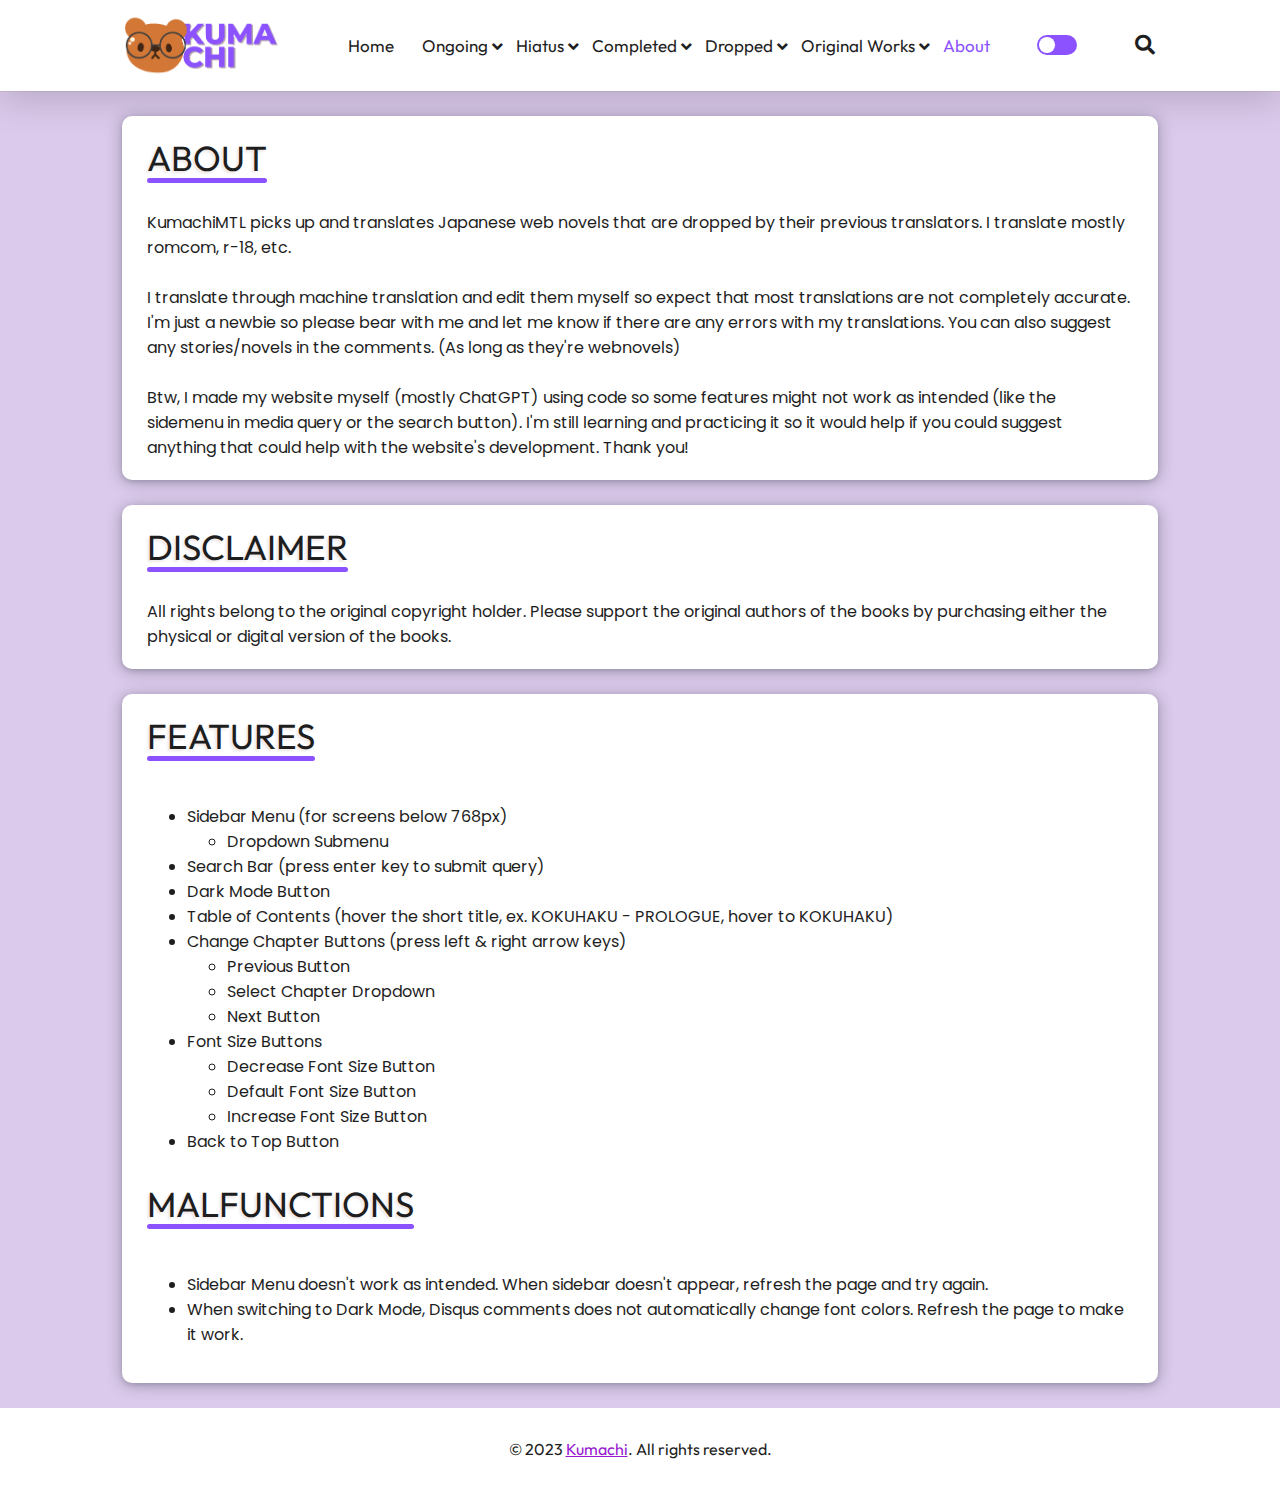
==== about.html @ b9afc13d "." ====
<!DOCTYPE html>
<html lang="en">

<head>
  <link rel="shortcut icon" href="assets/fav.png" />
  <link rel="stylesheet" href="https://cdnjs.cloudflare.com/ajax/libs/font-awesome/5.15.3/css/all.min.css" />
  <meta charset="UTF-8">
  <meta name="viewport" content="width=device-width, initial-scale=1.0">
  <title>About</title>
  <link rel="preconnect" href="https://fonts.googleapis.com">
  <link rel="preconnect" href="https://fonts.gstatic.com" crossorigin>
  <link href="https://fonts.googleapis.com/css2?family=Outfit:wght@700&family=Poppins&display=swap" rel="stylesheet">
  <link rel="stylesheet" href="style.css">
</head>

<body>
  <nav>
    <div class="navbar">
      <i class="fas fa-bars"></i>
      <div class="logo">
      <a href="/"><img src="assets/logo.png" title="Home" alt="Kumachi Logo"></a>
      </div>
      <div class="nav-links">
        <div class="sidebar-logo">
          <a href="/"><img src="assets/logo.png" title="Home" alt="Kumachi Logo"></a>
          <i class="fas fa-times"></i>
        </div>
        <ul class="menu">
          <li class="dropdown"><a href="/">Home</a></li>
          <li class="dropdown">
          <a href="#" class="dropdown-toggle">Ongoing</a>
            <ul class="submenu">
              <li><a href="/kokuhaku">The Beautiful Girls in the School Confessed to Me Almost at the Same Time and I Misunderstood That They Were Making Fun of Me so I Decided To Go Out With All of Them but I Was Too Shy!</a></li>
              <!-- <li><a href="#">Submenu Item 2</a></li>
              <li><a href="#">Submenu Item 3</a></li> -->
              </ul>
          </li>
          <li class="dropdown">
          <a href="#" class="dropdown-toggle">Hiatus</a>
            <ul class="submenu">
              <li><a href="#">I Don't Know Souseki~I Had A Girlfriend Before I Knew It~</a></li>
              <!-- <li><a href="#">Submenu Item 2</a></li>
              <li><a href="#">Submenu Item 3</a></li> -->
            </ul>
          </li>
          <li class="dropdown">
          <a href="#" class="dropdown-toggle">Completed</a>
            <ul class="submenu">
              <li><a href="#">The Hero Cucked Me of My Childhood Friend, so I Think I'll Steal His Fiancee</a></li>
              <!-- <li><a href="#">Submenu Item 2</a></li>
              <li><a href="#">Submenu Item 3</a></li> -->
            </ul>
          </li>
          <li class="dropdown">
          <a href="#" class="dropdown-toggle">Dropped</a>
            <!-- <ul class="submenu">
              <li><a href="#">Lorem ipsum, dolor sit amet consectetur adipisicing elit. Nisi nam velit est? Corporis, quos unde?</a></li>
              <li><a href="#">Submenu Item 2</a></li>
              <li><a href="#">Submenu Item 3</a></li>
            </ul> -->
          </li>
          <li class="dropdown">
          <a href="#" class="dropdown-toggle">Original Works</a>
            <!-- <ul class="submenu">
              <li><a href="#">My Ex-Wife's Daughter</a></li>
              <li><a href="#">The Daily Life of a Former Office Worker [18+]</a></li>
              <li><a href="#">Reconciliation of Two Old Lovers</a></li>
              <li><a href="#">My Late Wife is My Guardian Angel</a></li>
            </ul> -->
          </li>
          <li><a href="/about" style="color: #8C52FF;">About</a></li>
        </ul>
    </div>
    <div class="dark-mode-toggle" id="darkModeToggle">
      <i class="fas fa-sun sun-icon"></i>
      <i class="fas fa-moon moon-icon"></i>
    </div>
    <div class="search-box">
      <i class="fas fa-search"></i>
      <div class="input-box">
        <input type="text" id="searchInput" placeholder="Search...">
      </div>
    </div>
   </div>
  </nav>

  <!-- Main -->

  <div class="about-box">
    <div class="text-row">
        <div class="text">About</div>
          <div class="about">
            KumachiMTL picks up and translates Japanese web novels that are dropped by their previous translators. I translate mostly romcom, r-18, etc.<br>
            <br>I translate through machine translation and edit them myself so expect that most translations are not completely accurate. I'm just a newbie so please bear with me and let me know if there are any errors with my translations. You can also suggest any stories/novels in the comments. (As long as they're webnovels)<br>
            <br>Btw, I made my website myself (mostly ChatGPT) using code so some features might not work as intended (like the sidemenu in media query or the search button). I'm still learning and practicing it so it would help if you could suggest anything that could help with the website's development. Thank you!
          </div>
      </div>
  </div>
  
  <div class="disclaimer-box">
    <div class="text-row">
        <div class="text">Disclaimer</div>
      </div>
      <div class="disclaimer">All rights belong to the original copyright holder. Please support the original authors of the books by purchasing either the physical or digital version of the books.</div>
  </div>

  <div class="features-box">
    <div class="text-row">
      <div class="text">Features</div>
    </div>
    <div class="features">
      <ul>
        <li>Sidebar Menu (for screens below 768px)
          <ul>
            <li>Dropdown Submenu</li>
          </ul>
        </li>
        <li>Search Bar (press enter key to submit query)</li>
        <li>Dark Mode Button</li>
        <li>Table of Contents (hover the short title, ex. KOKUHAKU - PROLOGUE, hover to KOKUHAKU)</li>
        <li>Change Chapter Buttons (press left & right arrow keys)
          <ul>
            <li>Previous Button</li>
            <li>Select Chapter Dropdown</li>
            <li>Next Button</li>
          </ul>
        </li>
        <li>Font Size Buttons
          <ul>
            <li>Decrease Font Size Button</li>
            <li>Default Font Size Button</li>
            <li>Increase Font Size Button</li>
          </ul>
        </li>
        <li>Back to Top Button</li>
      </ul>
    </div>
    
    <div class="text-row">
      <div class="text" style="padding-top: 12px;">Malfunctions</div>
    </div>
    <div class="features">
      <ul>
        <li>Sidebar Menu doesn't work as intended. When sidebar doesn't appear, refresh the page and try again.</li>
        <li>When switching to Dark Mode, Disqus comments does not automatically change font colors. Refresh the page to make it work.</li>
      </ul>
    </div>
  </div>  

  <footer>
    <p>&copy; 2023 <a href="/" style="color: #9619D0;">Kumachi</a>. All rights reserved.</p>
  </footer>  

  <script src="https://code.jquery.com/jquery-3.6.0.min.js"></script>
  <script src="script.js"></script>

  <!-- Ko-fi -->

  <script src='https://storage.ko-fi.com/cdn/scripts/overlay-widget.js'></script>
  <script>
    kofiWidgetOverlay.draw('kumachi', {
      'type': 'floating-chat',
      'floating-chat.donateButton.text': 'Support me',
      'floating-chat.donateButton.background-color': '#794bc4',
      'floating-chat.donateButton.text-color': 'white'
    });
  </script>
</body>

</html>
---- style.css ----
html {
  font-family: "Outfit", sans-serif;
  transition: background-color 0.3s ease;
}

body {
  margin: 0;
  padding: 0;
  background: rgb(220, 202, 236);
}

.logo img {
  width: 200px;
  height: auto;
}

nav {
  padding: 10px 100px;
  color: #9619d0;
  background: white;
  box-shadow: rgba(0, 0, 0, 0.16) 0px 10px 36px 0px, rgba(0, 0, 0, 0.06) 0px 0px 0px 1px;
}
  
.navbar {
  display: flex;
  align-items: center;
  justify-content: space-between;
}

.navbar .show {
  display: block;
}

.navbar .menu {
  margin: 0;
  padding: 0;
  list-style: none;
}

.navbar .menu li {
  display: inline;
}

.dropdown {
  margin-right: 25px;
}

.navbar .menu li a {
  text-decoration: none;
  color: #1E1E1E;
  font-size: 17px;
}

.navbar .menu a:hover {
  color: #8C52FF;
  transition: .3s;
}

.navbar .dropdown-toggle {
  position: relative;
}

.navbar .dropdown-toggle::after {
  content: '\f107';
  font-family: 'Font Awesome 5 Free';
  font-weight: 900;
  position: absolute;
  padding: 2px 0 0 4px;
}

.navbar .dropdown-toggle.collapsed::after {
  content: '\f106';
}

.fa-bars, .sidebar-logo .fas.fa-times, .sidebar-logo img {
  display: none;
}

/* SUBMENU */

.navbar .submenu {
  display: none;
  position: absolute;
  top: 10%;
  left: 32.8%;
  background-color: white;
  padding: 3px;
  box-shadow: rgba(0, 0, 0, 0.35) 0px 5px 15px;
  width: 300px;
  overflow: hidden;
  border-radius: 5px;
}
/* hiatus */
.dropdown:nth-child(3) .submenu {
  left: 39.8%;
  top: calc(10%);
}
/* completed */
.dropdown:nth-child(4) .submenu {
  left: 45.6%;
  top: calc(10%);
}
/* dropped */
.dropdown:nth-child(5) .submenu {
  left: 53.8%;
  top: calc(10%);
}
/* original works */
.dropdown:nth-child(6) .submenu {
  left: 61.09%;
  top: calc(10%);
}

.navbar .submenu li {
  overflow: hidden;
  text-overflow: ellipsis;
  display: -webkit-box;
  -webkit-line-clamp: 2;
  -webkit-box-orient: vertical;
}

.navbar .submenu li a {
  display: block;
  padding: 4.4px 8px 4.4px 8px;
  text-decoration: none;
}

.submenu li a:hover {
  background-color: #e2dede;
}

/* SEARCH */

.search-box {
  position: relative;
  height: 40px;
  width: 40px;
  margin: 0 15px 0 0;
}

.search-box .fas.fa-search,
.search-box .fas.fa-times {
  font-size: 20px;
  color: #1E1E1E;
  cursor: pointer;
}

.search-box .fas.fa-search:hover,
.search-box .fas.fa-times:hover {
  color: #8C52FF;
  transition: .3s;
}

.search-box i{
  position: absolute;
  height: 100%;
  width: 100%;
  line-height: 40px;
  text-align: center;
  font-size: 22px;
  color: #1E1E1E;
  font-weight: 600;
  cursor: pointer;
  transition: all 0.3s ease;
}

#searchButton {
  height: 40px;
  width: 50px;
  border: none;
  background-color: transparent;
  color: #1E1E1E;
  cursor: pointer;
}

.search-box .input-box {
  position: absolute;
  right: calc(100% - 40px);
  top: 80px;
  height: 60px;
  width: 300px;
  background: rgb(220, 202, 236);
  border-radius: 6px;
  opacity: 0;
  pointer-events: none;
  transition: all 0.4s ease;
  box-shadow: rgba(0, 0, 0, 0.35) 0px 5px 15px;
}

.navbar.showInput .search-box .input-box{
  top: 50px;
  opacity: 1;
  pointer-events: auto;
  background: rgb(220, 202, 236);
}

.search-box .input-box::before{
  content: '';
  position: absolute;
  height: 20px;
  width: 20px;
  background: rgb(220, 202, 236);
  right: 10px;
  top: -6px;
  transform: rotate(45deg);
}

.search-box .input-box input{
  position: absolute;
  top: 50%;
  left: 50%;
  border-radius: 4px;
  transform: translate(-50%, -50%);
  height: 35px;
  width: 250px;
  outline: none;
  padding: 0 15px;
  font-family: poppins;
  font-size: 16px;
  border: none;
}

.search-box .input-box.show {
  display: block;
}

/* SEARCH RESULTS */

/* -Loading Screen */

#loadingScreen {
  display: flex;
  align-items: center;
  justify-content: center;
  height: 100vh;
  background-color: rgb(220, 202, 236);
}

.spinner {
  border: 16px solid #f3f3f3;
  border-top: 16px solid #1E1E1E;
  border-radius: 50%;
  width: 30px;
  height: 30px;
  animation: spin 2s linear infinite;
}

@keyframes spin {
  0% {
    transform: rotate(0deg);
  }
  100% {
    transform: rotate(360deg);
  }
}

/* -Main Search Results */

#headerText {
  font-size: 35px;
  color: #1E1E1E;
  text-shadow: -2px 2px 3px rgba(0, 0, 0, 0.5);
  text-transform: uppercase;
  position: relative;
  display: inline-block;
  margin-bottom: 30px;
  margin-left: 120px;
}

#headerText::after {
  content: '';
  position: absolute;
  left: 0;
  bottom: -3px;
  width: 100%;
  height: 5px;
  border-radius: 3px;
  background-color: #8C52FF;
}

.search-results {
  margin: 10px 100px;
  padding: 10px;
  border-radius: 5px;
  display: grid;
  grid-template-columns: 1fr 1fr 1fr;
  grid-column-gap: 20px;
}

.search-result-item {
  margin-bottom: 20px;
  background-color: white;
  padding: 45px;
  border-radius: 5px;
  display: flex;
  align-items: center;
  justify-content: center;
  font-size: 20px;
}

.search-result-item a {
  text-decoration: none;
  color: #1E1E1E;
}

.search-result-item a:hover {
  color: #8C52FF;
  transition: .3s;
  cursor: pointer;
}

/* MAIN */
    
.box, .works-box {
  background-color: white;
  margin: 25px 122px;
  border-radius: 10px;
  display: flex;
  flex-direction: column;
  padding: 20px 25px;
  align-items: left;
  color: #1E1E1E;
  font-family: "Outfit", sans-serif;
  box-shadow: rgba(14, 30, 37, 0.12) 0px 2px 4px 0px, rgba(14, 30, 37, 0.32) 0px 2px 16px 0px;
}
  
.row {
  left: auto;
}
  
.text {
  font-size: 35px;
  text-shadow: -2px 2px 3px rgb(237 229 229);
  text-transform: uppercase;
  position: relative;
  display: inline-block;
  margin-bottom: 30px;
}
  
.text::after {
  content: '';
  position: absolute;
  left: 0;
  bottom: -3px;
  width: 100%;
  height: 5px;
  border-radius: 3px;
  background-color: #8C52FF;
}

.title {
  font-size: 22px;
  text-decoration: underline;
  color: #1E1E1E;
  margin-top: 100px;
}

.title:hover {
  color: #8C52FF;
  transition: 0.3s;
}

.date {
  color: #585656;
  font-size: 16px;
  position: relative;
}
  
.line {
  width: 100%;
  height: 3px;
  border-radius: 10px;
  background-color: rgb(220, 202, 236);
  margin: 15px 0;
  border: none;
}

/* ABOUT PAGE */

.about-box, .disclaimer-box, .features-box {
  background-color: white;
  margin: 25px 122px;
  border-radius: 10px;
  display: flex;
  flex-direction: column;
  padding: 20px 25px;
  align-items: left;
  color: #1E1E1E;
  box-shadow: rgba(14, 30, 37, 0.12) 0px 2px 4px 0px, rgba(14, 30, 37, 0.32) 0px 2px 16px 0px;
}

.about, .disclaimer, .features {
  font-size: 16px;
  font-family: "Poppins";
}

/* KOKUHAKU PAGE */

.description-box, .info-box, .chapter-box {
  background-color: white;
  color: #1E1E1E;
  margin: 25px 122px;
  border-radius: 10px;
  padding: 20px 25px;
  box-shadow: rgba(14, 30, 37, 0.12) 0px 2px 4px 0px, rgba(14, 30, 37, 0.32) 0px 2px 16px 0px;
}

.story-title {
  font-size: 29.5px;
  text-shadow: -2px 2px 3px rgb(237 229 229);
  text-transform: uppercase;
  position: relative;
  display: inline-block;
  margin-bottom: 30px;
}

.story-title::after {
  content: '';
  position: absolute;
  left: 0;
  bottom: -3px;
  width: 100%;
  height: 5px;
  border-radius: 3px;
  background-color: #8C52FF;
}

.story-description {
  font-size: 16px;
  font-family: "Poppins";
  line-height: 30px;
}

.info {
  font-size: 18px;
}

.info2 {
  font-family: poppins;
  font-size: 16px;
  line-height: 26px;
}

.source {
  color: #1E1E1E;
  text-decoration: none;
  font-family: poppins;
  font-size: 16px;
}

.source:hover, .chapter:hover {
  color: #8C52FF;
  transition: 0.3s;
}

.chapter {
  color: #1E1E1E;
  font-size: 19px;
  text-decoration: none;
  position: relative;
}

.chapter-date {
  color: #585656;
  font-size: 16px;
  position: relative;
  padding-left: 20px;
}

/* BUTTONS */

.button-container {
  flex-direction: column;
  align-items: center;
  background-color: white;
  margin: 25px 122px;
  border-radius: 10px;
  display: flex;
  padding: 10px 25px;
  color: #1E1E1E;
  justify-content: center;
  box-shadow: rgba(14, 30, 37, 0.12) 0px 2px 4px 0px, rgba(14, 30, 37, 0.32) 0px 2px 16px 0px;
}

/* -Change Chapter */

.change-chap-box {
  background-color: white;
  margin: 25px 122px;
  border-radius: 10px;
  display: flex;
  padding: 10px 25px;
  color: white;
  justify-content: center;
  box-shadow: rgba(14, 30, 37, 0.12) 0px 2px 4px 0px, rgba(14, 30, 37, 0.32) 0px 2px 16px 0px;
}

.change-chap-buttons {
  display: flex;
  align-items: center;
  margin-top: 4px;
}

.prev-btn, .next-btn {
  width: 100px;
  height: 40px;
  border: none;
  background: linear-gradient(135deg, #9619d0 0%, #cd1494 50%, #ab0b6d 100%);
  color: white;
  padding: 10px 20px;
  margin: 10px;
  font-size: 16px;
  cursor: pointer;
  border-radius: 4px;
  font-family: outfit;
}

.prev-btn:hover, .next-btn:hover {
  opacity: 0.8;
  transition: 0.3s;
}

select {
  font-family: outfit;
  font-size: 16px;
  width: 200px;
  height: 40px;
  margin: 10px 0;
  border-radius: 4px;
  color: #1E1E1E;
}

.separator {
  width: 100%;
  height: 3px;
  border-radius: 10px;
  background-color: rgb(220, 202, 236);
  margin: 10px 0;
  border: none;
}

/* -Font size */

.button {
  width: 40px;
  height: 40px;
  margin: 10px 3px;
  font-size: 16px;
  background: linear-gradient(135deg, #9619d0 0%, #cd1494 50%, #ab0b6d 100%);
  color: white;
  border: none;
  border-radius: 4px;
  cursor: pointer;
  font-family: outfit;
}

#content {
  font-size: 16px;
}

#resetBtn {
  width: 90px;
}

.button-container button:hover {
  opacity: 0.8;
  transition: 0.3s;
}

/* KOKUHAKU */

.toc {
  color: #1E1E1E;
  text-decoration: none;
}

.toc:hover {
  color: #9619d0;
  transition: .3s;
}

.kp-box, .kc1-box {
  background-color: white;
  margin: 25px 122px;
  border-radius: 10px;
  display: flex;
  flex-direction: column;
  padding: 20px 25px;
  align-items: left;
  color: #1E1E1E;
  box-shadow: rgba(14, 30, 37, 0.12) 0px 2px 4px 0px, rgba(14, 30, 37, 0.32) 0px 2px 16px 0px;
}

.kp, .kc1 {
  font-size: 16px;
  font-family: "Poppins";
}

/* B2TOP BUTTON */

#backToTopBtn {
  position: fixed;
  bottom: 20px;
  right: 20px;
  z-index: 99;
  font-size: 16px;
  padding: 10px;
  border: none;
  background: linear-gradient(135deg, #9619d0 0%, #cd1494 50%, #ab0b6d 100%);
  color: white;
  cursor: pointer;
  font-family: outfit;
  border-radius: 7px;
  opacity: 0;
  transition: opacity 0.3s ease-in-out;
}

#backToTopBtn.show {
  opacity: 1;
}

/* COMMENTS */

.comments-box {
  border: 1px solid #1E1E1E;
  padding: 20px;
  background-color: white;
  color: #1E1E1E;
  margin-bottom: 10px;
  margin: 25px 122px;
  border-radius: 10px;
  box-shadow: rgba(14, 30, 37, 0.12) 0px 2px 4px 0px, rgba(14, 30, 37, 0.32) 0px 2px 16px 0px;
}

#disqus_thread {
  margin-top: 20px;
}

#disqus_thread a {
  color: #8C52FF;
}

/* FOOTER */
  
footer {
  background-color: white;
  padding: 15px;
  text-align: center;
  color: #1E1E1E;
  margin-top: auto;
}

/* DARK MODE */

/* -Dark Mode Button */

.dark-mode-toggle {
  position: relative;
  width: 40px;
  height: 20px;
  background-color: #8C52FF;
  border-radius: 10px;
  cursor: pointer;
}

.dark-mode-toggle:before {
  content: "";
  position: absolute;
  top: 2px;
  left: 2px;
  width: 16px;
  height: 16px;
  background-color: white;
  border-radius: 50%;
  transition: transform 0.3s;
}

.dark-mode-toggle .sun-icon {
  position: absolute;
  top: 50%;
  left: 2px;
  transform: translateY(-50%);
  color: white;
  opacity: 1;
  transition: opacity 0.3s;
}

.dark-mode-toggle .moon-icon {
  position: absolute;
  top: 50%;
  right: 2px;
  transform: translateY(-50%);
  color: white;
  opacity: 0;
  transition: opacity 0.3s;
}

.dark-mode-toggle.dark-mode:before {
  transform: translateX(20px);
  background-color: white;
}

.dark-mode-toggle.dark-mode .sun-icon {
  opacity: 0;
}

.dark-mode-toggle.dark-mode .moon-icon {
  opacity: 1;
}

/* -Dark Mode */

body.dark-mode {
  background-color: #383838;
}

.dark-mode nav, .dark-mode .navbar .submenu {
  background-color: #292929;
}

.dark-mode .navbar .menu li a {
  color: white;
}

.dark-mode .navbar .menu a:hover {
  color: #8C52FF;
  transition: .3s;
}

.dark-mode .submenu li a:hover {
  background-color: #3d3a3a;
}

/* --Search (Dark) */

.dark-mode .search-box .input-box input {
  background-color: white;
}

.dark-mode input[type="text"] {
  background-color: white;
  color: #000;
}

.dark-mode .search-box .fas.fa-search,
.dark-mode .search-box .fas.fas.fa-times,
.dark-mode .search-box i {
  color: white;
}

.dark-mode .search-box .input-box,
.dark-mode .navbar.showInput .search-box .input-box,
.dark-mode .search-box .input-box::before {
  background: #383838;
}

.dark-mode .search-box .fas.fa-search:hover,
.dark-mode .search-box .fas.fa-times:hover {
  color: #8C52FF;
  transition: .3s;
}

/* ---Search Results (Dark) */

.dark-mode #headerText,
.dark-mode .search-result-item a {
  color: white;
}

.dark-mode .search-result-item,
.dark-mode #loadingScreen {
  background-color: #292929;
}

.dark-mode .search-result-item a:hover {
  color: #8C52FF;
  transition: .3s;
}

/* --Main (Dark) */

.dark-mode .box, .dark-mode .works-box, .dark-mode .about-box, 
.dark-mode .disclaimer-box, .dark-mode .features-box, 
.dark-mode .description-box, .dark-mode .info-box, .dark-mode .chapter-box {
  background-color: #292929;
  color: white;
}

.dark-mode .title, .dark-mode .about, .dark-mode .disclaimer,
.dark-mode .features, .dark-mode .source, .dark-mode .chapter  {
  color: white;
}

.dark-mode .date, .dark-mode .chapter-date {
  color: gray;
}

.dark-mode .line {
  background-color: #383838;
}

.dark-mode .text, .dark-mode .story-title {
  text-shadow: -2px 2px 3px rgba(0, 0, 0, 0.5);
}

.dark-mode .title:hover, .dark-mode .source:hover,
.dark-mode .chapter:hover, .dark-mode .toc:hover {
  color: #8C52FF;
  transition: 0.3s;
}

/* ---Buttons */

.dark-mode .button-container,
.dark-mode .change-chap-box {
  background-color: #292929;
}

.dark-mode .separator {
  background-color: #383838;
}

/* --Kokuhaku */

.dark-mode .toc {
  color: white;
}

.dark-mode .kp-box, .dark-mode .kc1-box {
  background-color: #292929;
  color: white;
}

/* ---Comments */

.dark-mode .comments-box {
  border: 1px solid #ccc;
  background-color: #292929;
  color: white;
}

/* --Footer */

.dark-mode footer {
  background-color: #292929;
  color: white;
}


/* Mobile 1024 ver */

@media screen and (max-width: 1024px) {
  .navbar .nav-links {
    display: none;
  }

  .fa-bars {
    display: block;
    color: #1E1E1E;
    font-size: 20px;
  }

  .navbar .menu li {
    margin-bottom: 0;
  }

  .navbar .menu li a {
    padding: 15px;
  }

  .navbar .dropdown-toggle::after {
    content: '\f107';
  }

  .navbar .submenu {
    display: none;
  }

  .navbar .dropdown-toggle.collapsed::after {
    content: '\f106';
  }

  .navbar .show {
    display: block;
    position: fixed;
    top: 0;
    left: 0;
    height: 100vh;
    width: 250px;
    padding: 20px;
    background-color: white;
    z-index: 1000;
  }

  .navbar .sidebar-logo {
    display: flex;
    align-items: center;
    justify-content: space-between;
    margin-bottom: 20px;
  }

  .navbar .sidebar-logo img {
    display: block;
    width: 200px;
    height: auto;
  }

  .navbar .sidebar-logo .fas.fa-times, .sidebar-logo img {
    font-size: 20px;
    cursor: pointer;
    display: block;
    color: #1E1E1E;
  }

  .navbar .menu {
    margin: 0;
    padding: 0;
    list-style: none;
  }

  .navbar .menu li a {
    display: block;
    padding: 10px;
    text-decoration: none;
    color: #1E1E1E;
  }

  .navbar .submenu {
    margin: 0 0 0 20px;
    display: none;
    position: relative;
    border-radius: 0;
    width: auto;
    box-shadow: none;
    left: 0;
  }

  .dropdown:nth-child(3) .submenu, .dropdown:nth-child(4) .submenu, .dropdown:nth-child(5) .submenu, .dropdown:nth-child(6) .submenu {
    left: 0;
  }

  .navbar .submenu li {
    margin-bottom: 10px;
  }

  .navbar .submenu li a {
    display: block;
    padding: 2px;
    color: #1E1E1E;
  }

  .search-box {
    margin: 0;
  }

  #searchInput {
    width: 250px;
  }

  /* MAIN */
    
  .box, .works-box {
    margin: 25px 80px;
  }
  
  .text {
    font-size: 30px;
  }

  .title {
    font-size: 18px;
  }

  .date {
    font-size: 13px;
  }

  /* ABOUT PAGE */

  .about-box, .disclaimer-box, .features-box {
    margin: 25px 80px;
  }

  .about, .disclaimer, .features {
    font-size: 15px;
  }

  /* KOKUHAKU PAGE */

  .description-box, .info-box, .chapter-box {
    margin: 25px 80px;
  }

  .story-title {
    font-size: 25px;
  }

  .story-title::after {
    height: 3px;
  }

  .story-description {
    font-size: 13px;
    line-height: 25px;
  }

  .info, .chapter, .chapter-date {
    font-size: 14px;
  }

  .info2, .source {
    font-size: 13px;
  }

  /* BUTTONS */

  .button-container {
    margin: 25px 80px;
  }

  .change-chap-box {
    margin: 25px 80px;
  }

  .prev-btn, .next-btn {
    width: 100px;
    height: 38px;
  }

  select {
    font-size: 14px;
    width: 200px;
    height: 38px;
  }

  .separator {
    margin: 4px;
  }

  /* KOKUHAKU */

  .kp-box, .kc1-box {
    margin: 25px 80px;
  }

  .kp, .kc1 {
    font-size: 13px;
  }

  .footnotes {
    font-size: 13px;
  }

  /* DARK MODE */

  .dark-mode .fa-bars,
  .dark-mode .navbar .sidebar-logo .fas.fa-times
  .dark-mode .navbar .menu li a,
  .dark-mode .navbar .submenu li a {
    color: white;
  }

  .dark-mode .navbar .show {
    background-color: #292929;
  }

}

/* Mobile 768 ver */

@media screen and (max-width: 768px) {
  .navbar .nav-links {
    display: none;
  }

  .fa-bars {
    display: block;
    color: #1E1E1E;
    font-size: 20px;
  }

  .navbar .menu li {
    margin-bottom: 0;
  }

  .navbar .menu li a {
    padding: 15px;
  }

  .navbar .dropdown-toggle::after {
    content: '\f107';
  }

  .navbar .submenu {
    display: none;
  }

  .navbar .dropdown-toggle.collapsed::after {
    content: '\f106';
  }

  .navbar .show {
    display: block;
    position: fixed;
    top: 0;
    left: 0;
    height: 100vh;
    width: 250px;
    padding: 20px;
    background-color: white;
    z-index: 1000;
  }

  .navbar .sidebar-logo {
    display: flex;
    align-items: center;
    justify-content: space-between;
    margin-bottom: 20px;
  }

  .navbar .sidebar-logo img {
    display: block;
    width: 200px;
    height: auto;
  }

  .navbar .sidebar-logo .fas.fa-times {
    font-size: 20px;
    cursor: pointer;
    display: block;
    color: #1E1E1E;
  }

  .navbar .menu {
    margin: 0;
    padding: 0;
    list-style: none;
  }

  .navbar .menu li a {
    display: block;
    padding: 10px;
    text-decoration: none;
    color: #1E1E1E;
  }

  .navbar .submenu {
    margin: 0 0 0 20px;
    display: none;
    position: relative;
    border-radius: 0;
    width: auto;
  }

  .navbar .submenu li {
    margin-bottom: 10px;
  }

  .navbar .submenu li a {
    display: block;
    padding: 2px;
    color: #1E1E1E;
  }

  #searchInput {
    width: 250px;
  }

  .search-results {
    grid-template-columns: 1fr 1fr;
  }

  /* Main */
    
  .box, .works-box {
    margin: 15px 25px;
  }

  /* About Page */

  .about-box, .disclaimer-box, .features-box {
    margin: 15px 25px;
  }

  .about, .disclaimer, .features {
    font-size: 14px;
  }

  /* Search Results */

  #headerText {
    font-size: 30px;
    margin-bottom: 10px;
    margin-left: 30px;
  }
  
  .search-results {
    margin: 10px 20px;
  }
  
  .search-result-item {
    padding: 40px 0;
    justify-content: center;
    align-items: center;
  }
  
  .search-result-item a {
    font-size: 18px;
  }

  /* Kokuhaku Page */

  .description-box, .info-box, .chapter-box {
    margin: 15px 25px;
  }

  .story-title {
    font-size: 19px;
  }

  /* Chapters */

  .button-container, .change-chap-box {
    margin: 20px 25px;
  }

  .prev-btn, .next-btn {
    width: 100px;
    height: 38px;
  }

  select {
    font-size: 14px;
    width: 200px;
    height: 38px;
  }

  /* Font size */

  .button-container button {
    height: 38px;
  }

  #increaseBtn {
    margin-right: 10px;
  }

  /* Kokuhaku*/

  .kp-box, .kc1-box {
    margin: 15px 25px;
  }

  .kp, .kc1 {
    font-size: 15px;
  }

  /* Disqus comments */

  .comments-box {
    margin: 15px 25px;
  }

  /* DARK MODE */

  .dark-mode .fa-bars,
  .dark-mode .sidebar-logo .fas.fa-times,
  .dark-mode .navbar .menu li a,
  .dark-mode .navbar .submenu li a {
    color: white;
  }

  .dark-mode .navbar .show {
    background-color: #292929;
  }

}

/* Mobile 480 ver */

@media screen and (max-width: 480px) {
  nav {
    padding: 10px;
  }
  
  .logo img {
    height: 50px;
    width: auto;
  }

  .navbar .nav-links {
    display: none;
  }

  .fa-bars {
    display: block;
    color: #1E1E1E;
    font-size: 20px;
    margin: 0 12px;
  }

  .navbar .menu li {
    margin-bottom: 0;
  }

  .navbar .menu li a {
    padding: 15px;
  }

  .navbar .dropdown-toggle::after {
    content: '\f107';
  }

  .navbar .submenu {
    display: none;
  }

  .navbar .dropdown-toggle.collapsed::after {
    content: '\f106';
  }

  .navbar .show {
    display: block;
    position: fixed;
    top: 0;
    left: 0;
    height: 100vh;
    width: 250px;
    padding: 20px;
    background-color: white;
    z-index: 1000;
  }

  .navbar .sidebar-logo {
    display: flex;
    align-items: center;
    justify-content: space-between;
    margin-bottom: 20px;
  }

  .navbar .sidebar-logo img {
    display: block;
    width: 200px;
    height: auto;
  }

  .navbar .sidebar-logo .fas.fa-times, .sidebar-logo img {
    font-size: 20px;
    cursor: pointer;
    display: block;
    color: #1E1E1E;
  }

  .navbar .menu {
    margin: 0;
    padding: 0;
    list-style: none;
  }

  .navbar .menu li a {
    display: block;
    padding: 10px;
    text-decoration: none;
    color: #1E1E1E;
  }

  .navbar .submenu {
    margin: 0 0 0 20px;
    display: none;
    position: relative;
    border-radius: 0;
    width: auto;
  }

  .navbar .submenu li {
    margin-bottom: 10px;
  }

  .navbar .submenu li a {
    display: block;
    padding: 2px;
    color: #1E1E1E;
  }

  #searchInput {
    width: 250px;
  }

  /* Search Results */

  #headerText {
    font-size: 24px;
  }
  
  .search-results {
    grid-template-columns: 1fr;
    gap: 2px;
    margin: 0 2px;
    text-align: center;
  }
  
  .search-result-item {
    padding: 40px 0;
    margin: 2px;
  }
  
  .search-result-item a {
    font-size: 14px;
  }

  /* Main */
    
  .box, .works-box, .about-box, .disclaimer-box, .features-box {
    margin: 5px;
    border-radius: 5px;
  }

  /* Kokuhaku Page */

  .description-box, .info-box, .chapter-box {
    margin: 5px;
    border-radius: 5px;
  }

  /* Chapters */

  .button-container {
    margin: 5px;
    padding: 0 10px;
    border-radius: 5px;
  }

  .change-chap-box {
    margin: 5px;
    padding: 0;
    border-radius: 5px;
  }

  .prev-btn, .next-btn {
    width: 70px;
    height: 38px;
    font-size: 14px;
    padding: 1px;
  }

  select {
    font-size: 14px;
    width: 110px;
    height: 38px;
  }

  .separator {
    height: 1px;
  }

  /* Font size */

  .button-container button {
    height: 38px;
    font-size: 14px;
  }

  #increaseBtn {
    margin-right: 5px;
  }

  #resetBtn {
    width: 70px;
  }

  /* Kokuhaku*/

  .kp-box, .kc1-box  {
    margin: 5px;
    border-radius: 5px;
  }

  /* COMMENTS */

  .comments-box {
    margin: 5px;
  }

  /* DARK MODE */

  .dark-mode .fa-bars,
  .dark-mode .sidebar-logo .fas.fa-times,
  .dark-mode .navbar .menu li a,
  .dark-mode .navbar .submenu li a {
    color: white;
  }

  .dark-mode .navbar .show {
    background-color: #292929;
  }

}
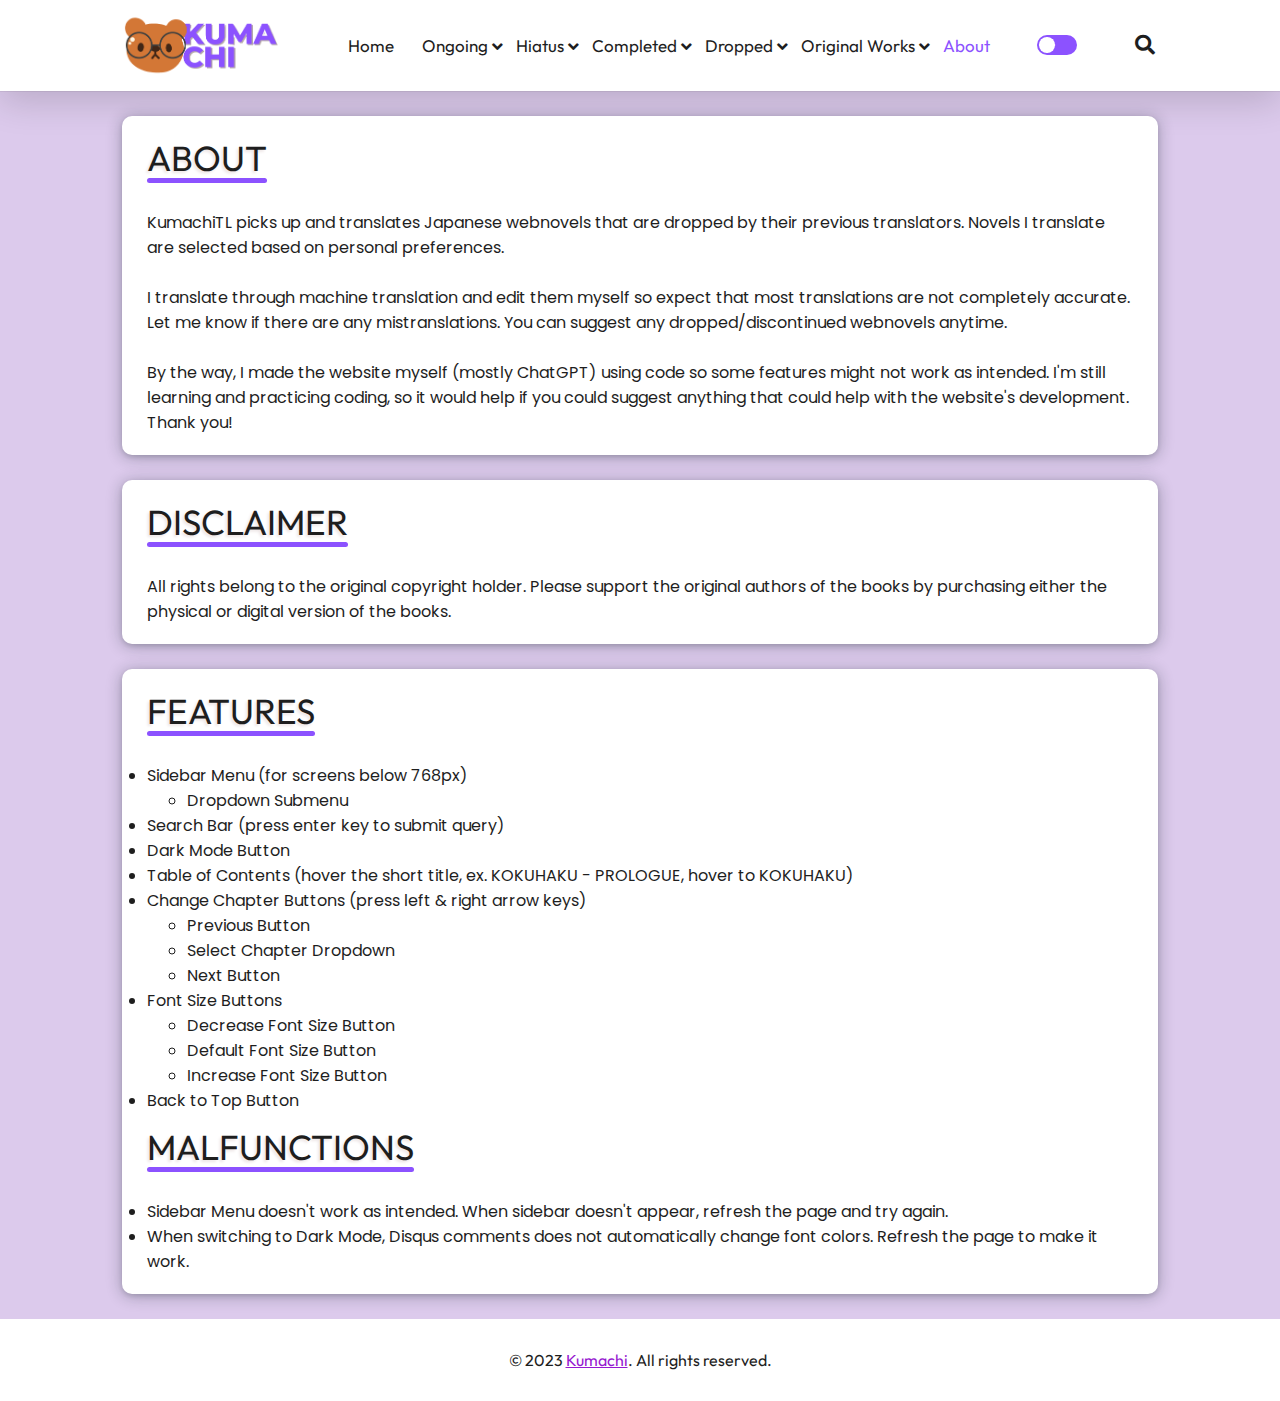
==== commit 5c34e72b: "." ====
--- a/about.html
+++ b/about.html
@@ -90,9 +90,9 @@
     <div class="text-row">
         <div class="text">About</div>
           <div class="about">
-            KumachiMTL picks up and translates Japanese web novels that are dropped by their previous translators. I translate mostly romcom, r-18, etc.<br>
-            <br>I translate through machine translation and edit them myself so expect that most translations are not completely accurate. I'm just a newbie so please bear with me and let me know if there are any errors with my translations. You can also suggest any stories/novels in the comments. (As long as they're webnovels)<br>
-            <br>Btw, I made my website myself (mostly ChatGPT) using code so some features might not work as intended (like the sidemenu in media query or the search button). I'm still learning and practicing it so it would help if you could suggest anything that could help with the website's development. Thank you!
+            KumachiTL picks up and translates Japanese webnovels that are dropped by their previous translators. Novels I translate are selected based on personal preferences.<br>
+            <br>I translate through machine translation and edit them myself so expect that most translations are not completely accurate. Let me know if there are any mistranslations. You can suggest any dropped/discontinued webnovels anytime.<br>
+            <br>By the way, I made the website myself (mostly ChatGPT) using code so some features might not work as intended. I'm still learning and practicing coding, so it would help if you could suggest anything that could help with the website's development. Thank you!
           </div>
       </div>
   </div>
@@ -109,7 +109,7 @@
       <div class="text">Features</div>
     </div>
     <div class="features">
-      <ul>
+      <ul class="ftstyle">
         <li>Sidebar Menu (for screens below 768px)
           <ul>
             <li>Dropdown Submenu</li>
@@ -140,7 +140,7 @@
       <div class="text" style="padding-top: 12px;">Malfunctions</div>
     </div>
     <div class="features">
-      <ul>
+      <ul class="ftstyle">
         <li>Sidebar Menu doesn't work as intended. When sidebar doesn't appear, refresh the page and try again.</li>
         <li>When switching to Dark Mode, Disqus comments does not automatically change font colors. Refresh the page to make it work.</li>
       </ul>
--- a/style.css
+++ b/style.css
@@ -394,7 +394,12 @@
   font-family: "Poppins";
 }
 
-/* KOKUHAKU PAGE */
+.ftstyle {
+  margin: 0;
+  padding: 0;
+}
+
+/* STORY PAGE */
 
 .description-box, .info-box, .chapter-box {
   background-color: white;
@@ -464,7 +469,7 @@
   color: #585656;
   font-size: 16px;
   position: relative;
-  padding-left: 20px;
+  padding-left: 25px;
 }
 
 /* BUTTONS */
@@ -476,7 +481,7 @@
   margin: 25px 122px;
   border-radius: 10px;
   display: flex;
-  padding: 10px 25px;
+  padding: 20px 25px;
   color: #1E1E1E;
   justify-content: center;
   box-shadow: rgba(14, 30, 37, 0.12) 0px 2px 4px 0px, rgba(14, 30, 37, 0.32) 0px 2px 16px 0px;
@@ -498,30 +503,34 @@
 .change-chap-buttons {
   display: flex;
   align-items: center;
-  margin-top: 4px;
-}
-
-.prev-btn, .next-btn {
+  gap: 10px;
+}
+
+.prev-btn, .next-btn, .read-first {
   width: 100px;
   height: 40px;
   border: none;
   background: linear-gradient(135deg, #9619d0 0%, #cd1494 50%, #ab0b6d 100%);
   color: white;
   padding: 10px 20px;
-  margin: 10px;
   font-size: 16px;
   cursor: pointer;
   border-radius: 4px;
-  font-family: outfit;
-}
-
-.prev-btn:hover, .next-btn:hover {
+  font-family: "Outfit";
+}
+
+.read-first {
+  width: 120px;
+  margin: 0 0 25px;
+}
+
+.prev-btn:hover, .next-btn:hover, .read-first:hover {
   opacity: 0.8;
   transition: 0.3s;
 }
 
 select {
-  font-family: outfit;
+  font-family: "Outfit";
   font-size: 16px;
   width: 200px;
   height: 40px;
@@ -541,10 +550,16 @@
 
 /* -Font size */
 
+.font-size-buttons {
+  gap: 10px;
+  display: flex;
+  justify-content: center;
+  align-items: center;
+}
+
 .button {
   width: 40px;
   height: 40px;
-  margin: 10px 3px;
   font-size: 16px;
   background: linear-gradient(135deg, #9619d0 0%, #cd1494 50%, #ab0b6d 100%);
   color: white;
@@ -609,7 +624,6 @@
   background: linear-gradient(135deg, #9619d0 0%, #cd1494 50%, #ab0b6d 100%);
   color: white;
   cursor: pointer;
-  font-family: outfit;
   border-radius: 7px;
   opacity: 0;
   transition: opacity 0.3s ease-in-out;
@@ -1166,26 +1180,6 @@
     width: 250px;
   }
 
-  .search-results {
-    grid-template-columns: 1fr 1fr;
-  }
-
-  /* Main */
-    
-  .box, .works-box {
-    margin: 15px 25px;
-  }
-
-  /* About Page */
-
-  .about-box, .disclaimer-box, .features-box {
-    margin: 15px 25px;
-  }
-
-  .about, .disclaimer, .features {
-    font-size: 14px;
-  }
-
   /* Search Results */
 
   #headerText {
@@ -1196,8 +1190,9 @@
   
   .search-results {
     margin: 10px 20px;
-  }
-  
+    grid-template-columns: 1fr 1fr;
+  }
+
   .search-result-item {
     padding: 40px 0;
     justify-content: center;
@@ -1208,10 +1203,14 @@
     font-size: 18px;
   }
 
-  /* Kokuhaku Page */
-
-  .description-box, .info-box, .chapter-box {
+  /* Main */
+    
+  .box, .works-box, .about-box, .disclaimer-box, .features-box, .description-box, .info-box, .chapter-box {
     margin: 15px 25px;
+  }
+
+  .about, .disclaimer, .features {
+    font-size: 14px;
   }
 
   .story-title {
@@ -1241,14 +1240,14 @@
     height: 38px;
   }
 
-  #increaseBtn {
-    margin-right: 10px;
-  }
-
   /* Kokuhaku*/
 
   .kp-box, .kc1-box {
     margin: 15px 25px;
+  }
+
+  .kp-box .text-row .story-title {
+    font-size: 30px;
   }
 
   .kp, .kc1 {
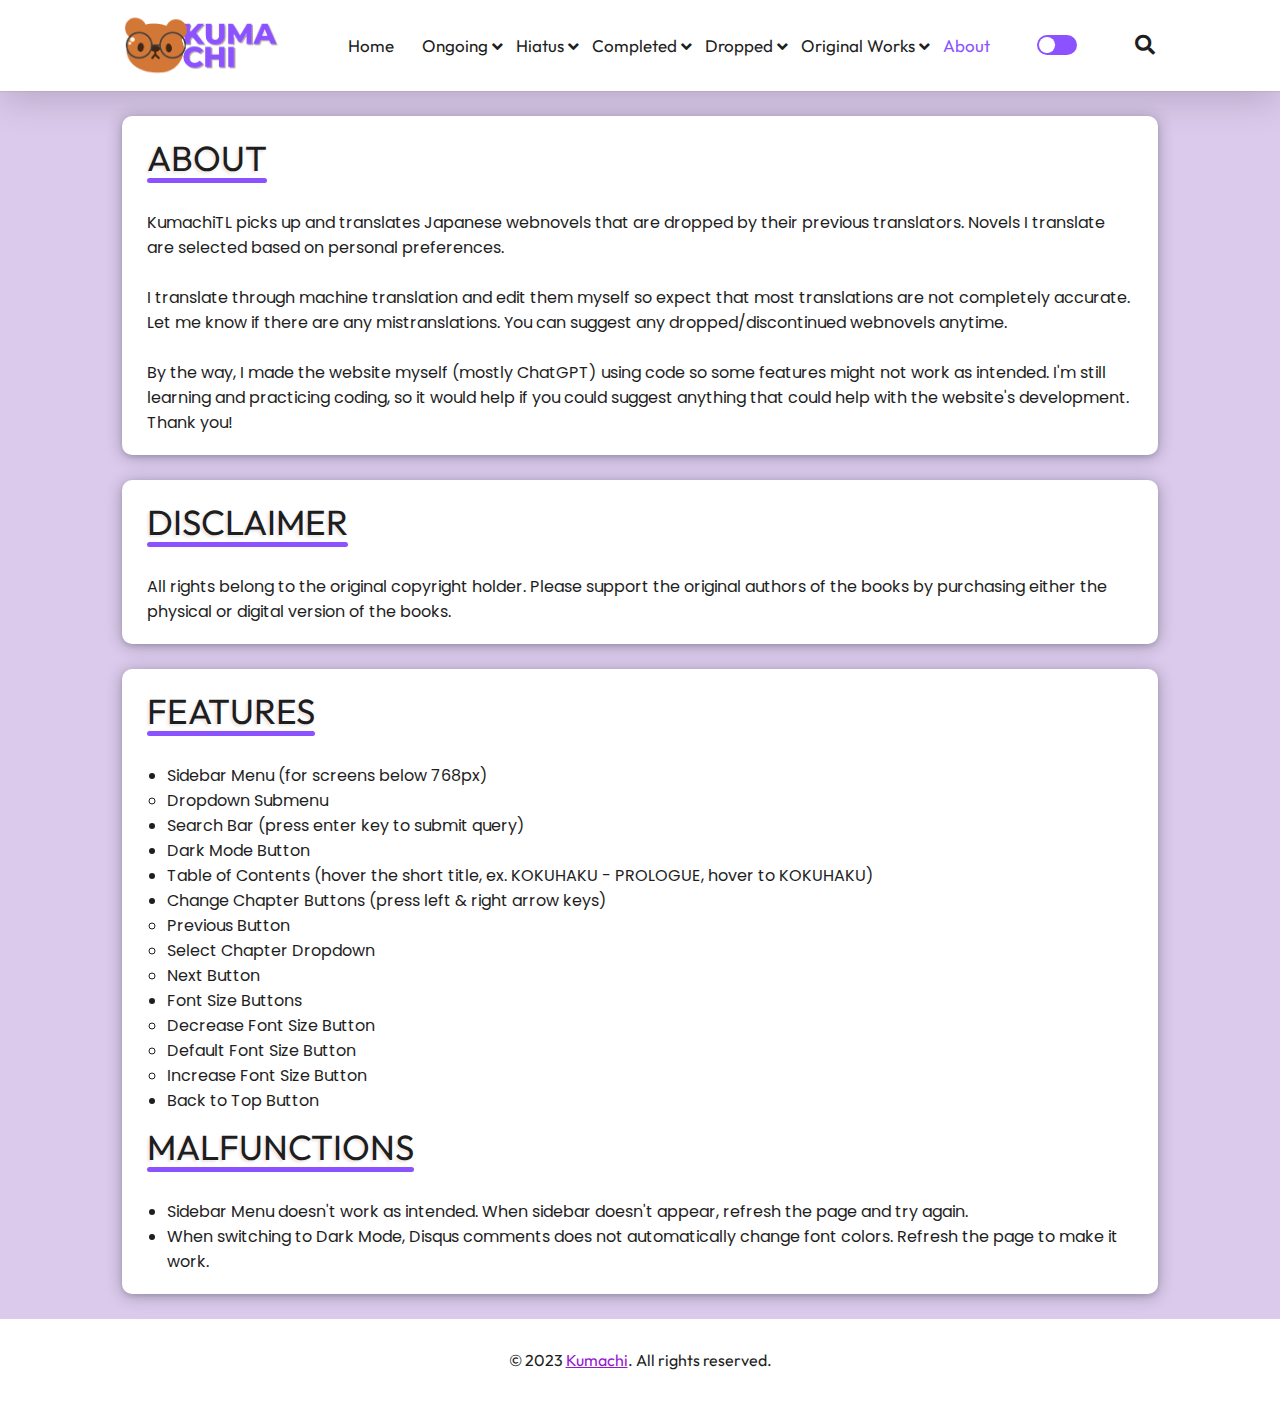
==== commit 66f67ed2: "." ====
--- a/about.html
+++ b/about.html
@@ -111,7 +111,7 @@
     <div class="features">
       <ul class="ftstyle">
         <li>Sidebar Menu (for screens below 768px)
-          <ul>
+          <ul class="ftstyle2">
             <li>Dropdown Submenu</li>
           </ul>
         </li>
@@ -119,14 +119,14 @@
         <li>Dark Mode Button</li>
         <li>Table of Contents (hover the short title, ex. KOKUHAKU - PROLOGUE, hover to KOKUHAKU)</li>
         <li>Change Chapter Buttons (press left & right arrow keys)
-          <ul>
+          <ul class="ftstyle2">
             <li>Previous Button</li>
             <li>Select Chapter Dropdown</li>
             <li>Next Button</li>
           </ul>
         </li>
         <li>Font Size Buttons
-          <ul>
+          <ul class="ftstyle2">
             <li>Decrease Font Size Button</li>
             <li>Default Font Size Button</li>
             <li>Increase Font Size Button</li>
--- a/style.css
+++ b/style.css
@@ -395,7 +395,11 @@
 }
 
 .ftstyle {
-  margin: 0;
+  margin: 0 0 0 20px;
+  padding: 0;
+}
+
+.ftstyle2 {
   padding: 0;
 }
 
@@ -534,7 +538,6 @@
   font-size: 16px;
   width: 200px;
   height: 40px;
-  margin: 10px 0;
   border-radius: 4px;
   color: #1E1E1E;
 }
@@ -544,7 +547,7 @@
   height: 3px;
   border-radius: 10px;
   background-color: rgb(220, 202, 236);
-  margin: 10px 0;
+  margin: 20px 0;
   border: none;
 }
 
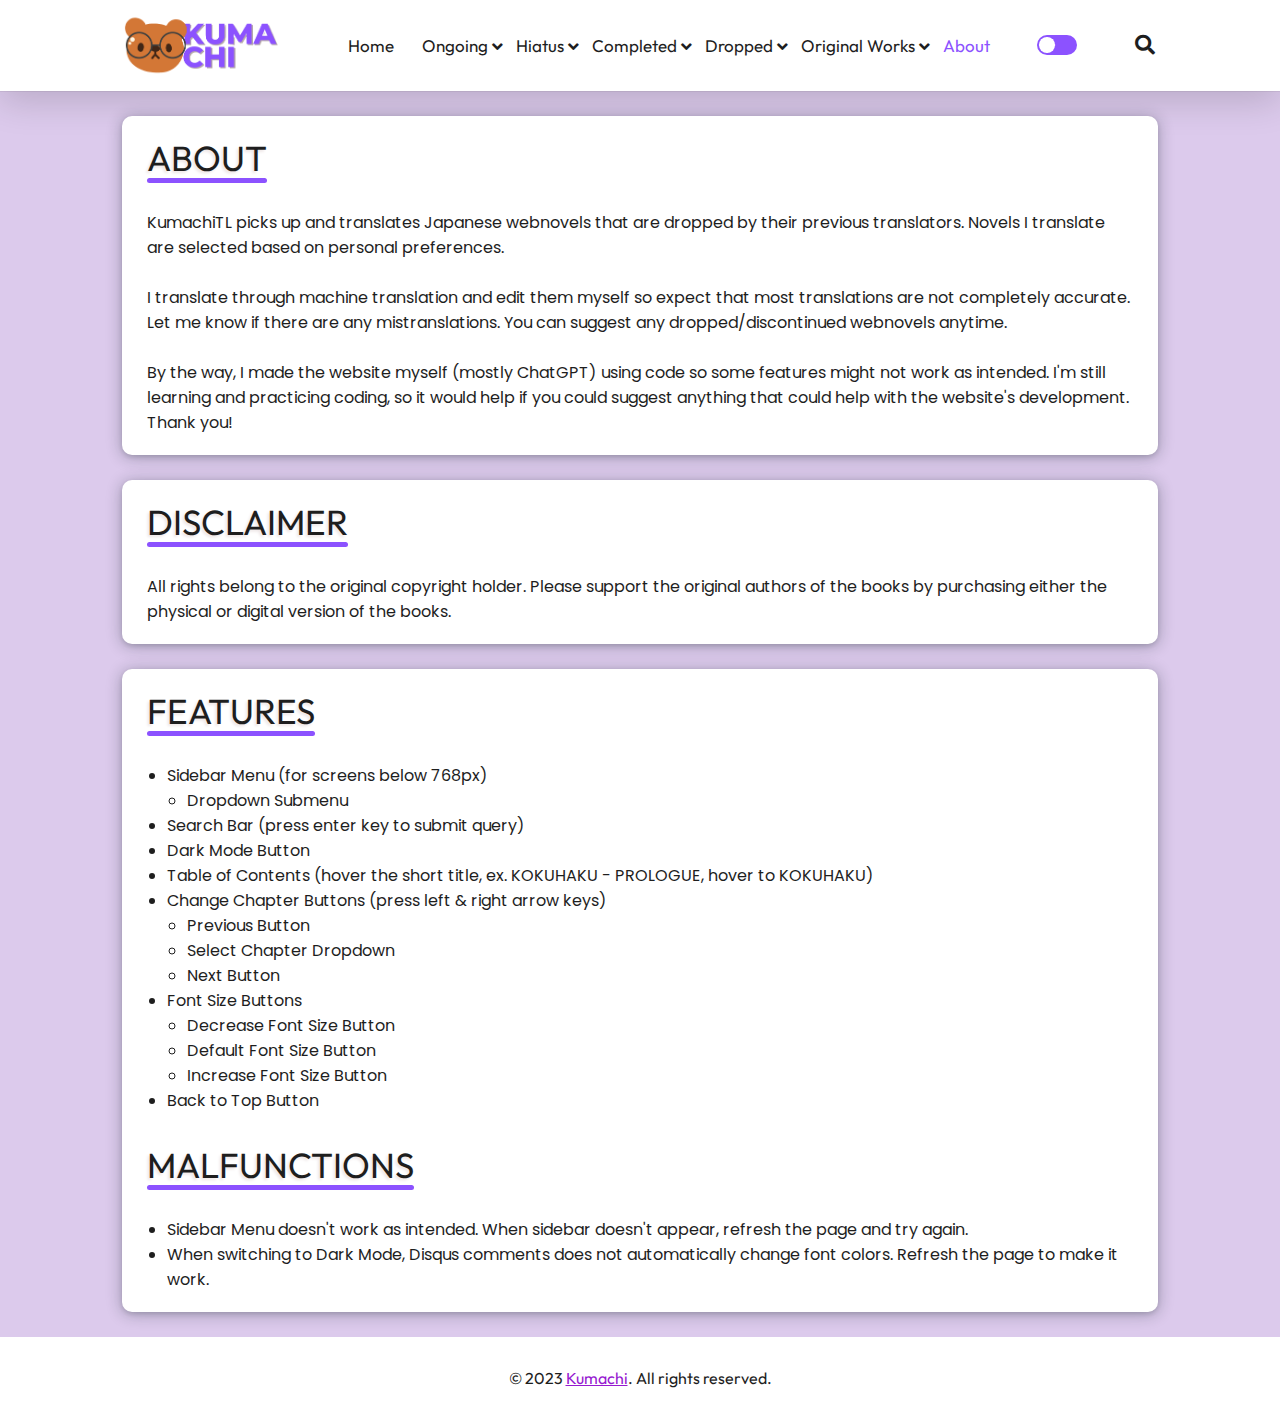
==== commit f92e1767: "." ====
--- a/about.html
+++ b/about.html
@@ -137,7 +137,7 @@
     </div>
     
     <div class="text-row">
-      <div class="text" style="padding-top: 12px;">Malfunctions</div>
+      <div class="text" style="padding-top: 30px;">Malfunctions</div>
     </div>
     <div class="features">
       <ul class="ftstyle">
--- a/style.css
+++ b/style.css
@@ -400,7 +400,7 @@
 }
 
 .ftstyle2 {
-  padding: 0;
+  padding: 0 0 0 20px;
 }
 
 /* STORY PAGE */
@@ -498,7 +498,8 @@
   margin: 25px 122px;
   border-radius: 10px;
   display: flex;
-  padding: 10px 25px;
+  padding: 20px 25px;
+  gap: 10px;
   color: white;
   justify-content: center;
   box-shadow: rgba(14, 30, 37, 0.12) 0px 2px 4px 0px, rgba(14, 30, 37, 0.32) 0px 2px 16px 0px;
@@ -622,7 +623,7 @@
   right: 20px;
   z-index: 99;
   font-size: 16px;
-  padding: 10px;
+  padding: 12px 14px;
   border: none;
   background: linear-gradient(135deg, #9619d0 0%, #cd1494 50%, #ab0b6d 100%);
   color: white;
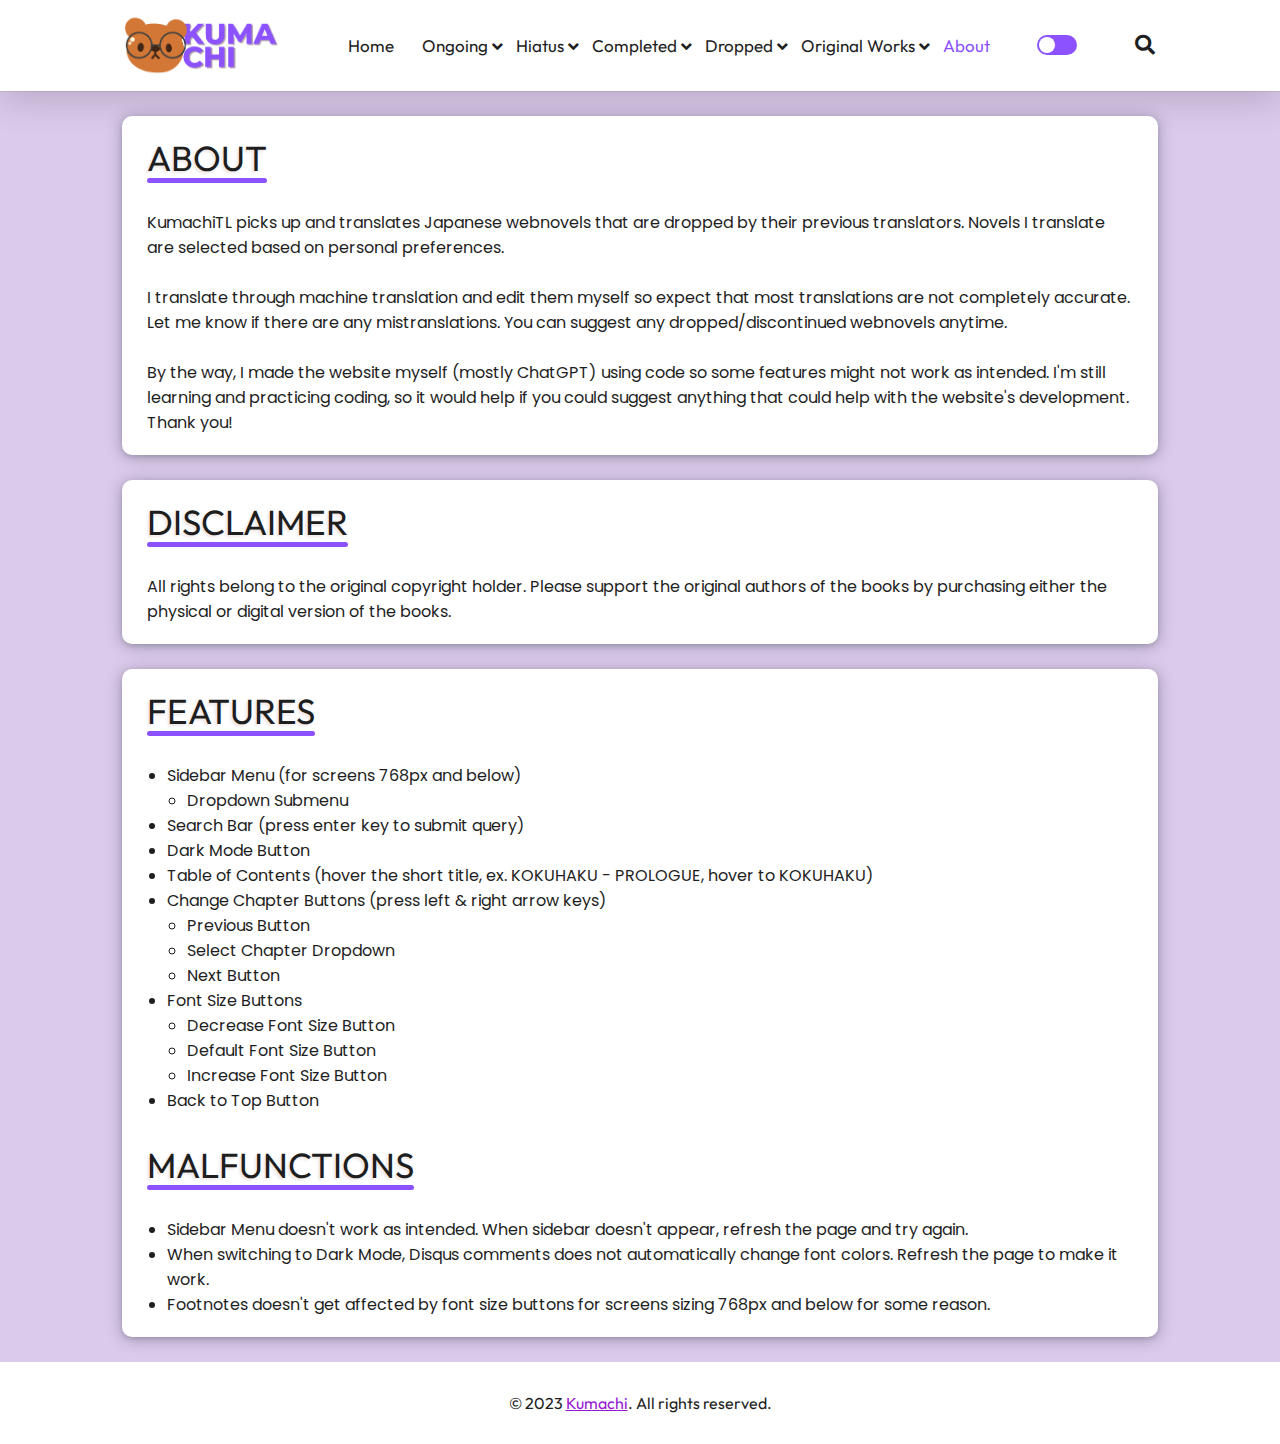
==== commit 137537b9: "." ====
--- a/about.html
+++ b/about.html
@@ -110,7 +110,7 @@
     </div>
     <div class="features">
       <ul class="ftstyle">
-        <li>Sidebar Menu (for screens below 768px)
+        <li>Sidebar Menu (for screens 768px and below)
           <ul class="ftstyle2">
             <li>Dropdown Submenu</li>
           </ul>
@@ -143,6 +143,7 @@
       <ul class="ftstyle">
         <li>Sidebar Menu doesn't work as intended. When sidebar doesn't appear, refresh the page and try again.</li>
         <li>When switching to Dark Mode, Disqus comments does not automatically change font colors. Refresh the page to make it work.</li>
+        <li>Footnotes doesn't get affected by font size buttons for screens sizing 768px and below for some reason.</li>
       </ul>
     </div>
   </div>  
--- a/style.css
+++ b/style.css
@@ -668,6 +668,20 @@
   margin-top: auto;
 }
 
+/* ICONS */
+
+.fas.fa-angle-left {
+  font-size: 17px;
+  color: white;
+  padding-right: 5px;
+}
+
+.fas.fa-angle-right {
+  font-size: 17px;
+  color: white;
+  padding-left: 5px;
+}
+
 /* DARK MODE */
 
 /* -Dark Mode Button */
@@ -868,6 +882,124 @@
 /* Mobile 1024 ver */
 
 @media screen and (max-width: 1024px) {
+
+  .box, .works-box {
+    margin: 25px 80px;
+  }
+  
+  .text {
+    font-size: 30px;
+  }
+
+  .title {
+    font-size: 18px;
+  }
+
+  .date {
+    font-size: 13px;
+  }
+
+  /* ABOUT PAGE */
+
+  .about-box, .disclaimer-box, .features-box {
+    margin: 25px 80px;
+  }
+
+  .about, .disclaimer, .features {
+    font-size: 15px;
+  }
+
+  /* KOKUHAKU PAGE */
+
+  .description-box, .info-box, .chapter-box {
+    margin: 25px 80px;
+  }
+
+  .story-title {
+    font-size: 25px;
+  }
+
+  .story-title::after {
+    height: 3px;
+  }
+
+  .story-description {
+    font-size: 13px;
+    line-height: 25px;
+  }
+
+  .info, .chapter, .chapter-date {
+    font-size: 14px;
+  }
+
+  .info2, .source {
+    font-size: 13px;
+  }
+
+  /* BUTTONS */
+
+  .button-container {
+    margin: 25px 80px;
+    padding: 15px 20px;
+  }
+
+  .change-chap-box {
+    margin: 25px 80px;
+  }
+
+  .prev-btn, .next-btn {
+    width: 100px;
+    height: 38px;
+  }
+
+  select {
+    font-size: 14px;
+    width: 200px;
+    height: 38px;
+  }
+
+  .separator {
+    margin: 15px 0;
+  }
+
+  /* KOKUHAKU */
+
+  .kp-box, .kc1-box {
+    margin: 25px 80px;
+  }
+
+  .kp, .kc1 {
+    font-size: 13px;
+  }
+
+  .footnotes {
+    font-size: 13px;
+  }
+
+  /* Comments */
+
+  .comments-box {
+    margin: 25px 80px;
+  }
+
+  /* DARK MODE */
+
+  .dark-mode .fa-bars,
+  .dark-mode .navbar .sidebar-logo .fas.fa-times
+  .dark-mode .navbar .menu li a,
+  .dark-mode .navbar .submenu li a {
+    color: white;
+  }
+
+  .dark-mode .navbar .show {
+    background-color: #292929;
+  }
+
+}
+
+/* Mobile 768 ver */
+
+@media screen and (max-width: 768px) {
   .navbar .nav-links {
     display: none;
   }
@@ -923,7 +1055,7 @@
     height: auto;
   }
 
-  .navbar .sidebar-logo .fas.fa-times, .sidebar-logo img {
+  .navbar .sidebar-logo .fas.fa-times {
     font-size: 20px;
     cursor: pointer;
     display: block;
@@ -949,12 +1081,6 @@
     position: relative;
     border-radius: 0;
     width: auto;
-    box-shadow: none;
-    left: 0;
-  }
-
-  .dropdown:nth-child(3) .submenu, .dropdown:nth-child(4) .submenu, .dropdown:nth-child(5) .submenu, .dropdown:nth-child(6) .submenu {
-    left: 0;
   }
 
   .navbar .submenu li {
@@ -967,82 +1093,65 @@
     color: #1E1E1E;
   }
 
-  .search-box {
-    margin: 0;
-  }
-
   #searchInput {
     width: 250px;
   }
 
-  /* MAIN */
+  /* Search Results */
+
+  #headerText {
+    font-size: 30px;
+    margin-bottom: 10px;
+    margin-left: 30px;
+  }
+  
+  .search-results {
+    margin: 10px 20px;
+    grid-template-columns: 1fr 1fr;
+  }
+
+  .search-result-item {
+    padding: 40px 0;
+    justify-content: center;
+    align-items: center;
+  }
+  
+  .search-result-item a {
+    font-size: 18px;
+  }
+
+  /* Main */
     
-  .box, .works-box {
-    margin: 25px 80px;
+  .box, .works-box, .about-box, .disclaimer-box, .features-box, .description-box, .info-box, .chapter-box {
+    margin: 15px 25px;
+  }
+
+  .about, .disclaimer, .features {
+    font-size: 14px;
+  }
+
+  .story-title {
+    font-size: 19px;
+  }
+
+  /* Chapters */
+
+  .button-container {
+    margin: 20px 25px;
+    padding: 15px 20px;
   }
   
-  .text {
-    font-size: 30px;
-  }
-
-  .title {
-    font-size: 18px;
-  }
-
-  .date {
-    font-size: 13px;
-  }
-
-  /* ABOUT PAGE */
-
-  .about-box, .disclaimer-box, .features-box {
-    margin: 25px 80px;
-  }
-
-  .about, .disclaimer, .features {
-    font-size: 15px;
-  }
-
-  /* KOKUHAKU PAGE */
-
-  .description-box, .info-box, .chapter-box {
-    margin: 25px 80px;
-  }
-
-  .story-title {
-    font-size: 25px;
-  }
-
-  .story-title::after {
-    height: 3px;
-  }
-
-  .story-description {
-    font-size: 13px;
-    line-height: 25px;
-  }
-
-  .info, .chapter, .chapter-date {
-    font-size: 14px;
-  }
-
-  .info2, .source {
-    font-size: 13px;
-  }
-
-  /* BUTTONS */
-
-  .button-container {
-    margin: 25px 80px;
-  }
-
   .change-chap-box {
-    margin: 25px 80px;
+    margin: 20px 25px;
   }
 
   .prev-btn, .next-btn {
     width: 100px;
     height: 38px;
+  }
+
+  .separator {
+    margin: 15px 0;
   }
 
   select {
@@ -1051,28 +1160,36 @@
     height: 38px;
   }
 
-  .separator {
-    margin: 4px;
-  }
-
-  /* KOKUHAKU */
+  /* Font size */
+
+  .button-container button {
+    height: 38px;
+  }
+
+  /* Kokuhaku*/
 
   .kp-box, .kc1-box {
-    margin: 25px 80px;
-  }
-
-  .kp, .kc1 {
-    font-size: 13px;
-  }
-
-  .footnotes {
-    font-size: 13px;
+    margin: 15px 25px;
+  }
+
+  .kp-box .text-row .story-title, .kc1-box .text-row .story-title {
+    font-size: 30px;
+  }
+
+  #content {
+    font-size: 15px;
+  }
+
+  /* Disqus comments */
+
+  .comments-box {
+    margin: 15px 25px;
   }
 
   /* DARK MODE */
 
   .dark-mode .fa-bars,
-  .dark-mode .navbar .sidebar-logo .fas.fa-times
+  .dark-mode .sidebar-logo .fas.fa-times,
   .dark-mode .navbar .menu li a,
   .dark-mode .navbar .submenu li a {
     color: white;
@@ -1084,9 +1201,18 @@
 
 }
 
-/* Mobile 768 ver */
-
-@media screen and (max-width: 768px) {
+/* Mobile 480 ver */
+
+@media screen and (max-width: 480px) {
+  nav {
+    padding: 10px;
+  }
+  
+  .logo img {
+    height: 50px;
+    width: auto;
+  }
+
   .navbar .nav-links {
     display: none;
   }
@@ -1095,6 +1221,7 @@
     display: block;
     color: #1E1E1E;
     font-size: 20px;
+    margin: 0 12px;
   }
 
   .navbar .menu li {
@@ -1142,7 +1269,7 @@
     height: auto;
   }
 
-  .navbar .sidebar-logo .fas.fa-times {
+  .navbar .sidebar-logo .fas.fa-times, .sidebar-logo img {
     font-size: 20px;
     cursor: pointer;
     display: block;
@@ -1187,211 +1314,6 @@
   /* Search Results */
 
   #headerText {
-    font-size: 30px;
-    margin-bottom: 10px;
-    margin-left: 30px;
-  }
-  
-  .search-results {
-    margin: 10px 20px;
-    grid-template-columns: 1fr 1fr;
-  }
-
-  .search-result-item {
-    padding: 40px 0;
-    justify-content: center;
-    align-items: center;
-  }
-  
-  .search-result-item a {
-    font-size: 18px;
-  }
-
-  /* Main */
-    
-  .box, .works-box, .about-box, .disclaimer-box, .features-box, .description-box, .info-box, .chapter-box {
-    margin: 15px 25px;
-  }
-
-  .about, .disclaimer, .features {
-    font-size: 14px;
-  }
-
-  .story-title {
-    font-size: 19px;
-  }
-
-  /* Chapters */
-
-  .button-container, .change-chap-box {
-    margin: 20px 25px;
-  }
-
-  .prev-btn, .next-btn {
-    width: 100px;
-    height: 38px;
-  }
-
-  select {
-    font-size: 14px;
-    width: 200px;
-    height: 38px;
-  }
-
-  /* Font size */
-
-  .button-container button {
-    height: 38px;
-  }
-
-  /* Kokuhaku*/
-
-  .kp-box, .kc1-box {
-    margin: 15px 25px;
-  }
-
-  .kp-box .text-row .story-title {
-    font-size: 30px;
-  }
-
-  .kp, .kc1 {
-    font-size: 15px;
-  }
-
-  /* Disqus comments */
-
-  .comments-box {
-    margin: 15px 25px;
-  }
-
-  /* DARK MODE */
-
-  .dark-mode .fa-bars,
-  .dark-mode .sidebar-logo .fas.fa-times,
-  .dark-mode .navbar .menu li a,
-  .dark-mode .navbar .submenu li a {
-    color: white;
-  }
-
-  .dark-mode .navbar .show {
-    background-color: #292929;
-  }
-
-}
-
-/* Mobile 480 ver */
-
-@media screen and (max-width: 480px) {
-  nav {
-    padding: 10px;
-  }
-  
-  .logo img {
-    height: 50px;
-    width: auto;
-  }
-
-  .navbar .nav-links {
-    display: none;
-  }
-
-  .fa-bars {
-    display: block;
-    color: #1E1E1E;
-    font-size: 20px;
-    margin: 0 12px;
-  }
-
-  .navbar .menu li {
-    margin-bottom: 0;
-  }
-
-  .navbar .menu li a {
-    padding: 15px;
-  }
-
-  .navbar .dropdown-toggle::after {
-    content: '\f107';
-  }
-
-  .navbar .submenu {
-    display: none;
-  }
-
-  .navbar .dropdown-toggle.collapsed::after {
-    content: '\f106';
-  }
-
-  .navbar .show {
-    display: block;
-    position: fixed;
-    top: 0;
-    left: 0;
-    height: 100vh;
-    width: 250px;
-    padding: 20px;
-    background-color: white;
-    z-index: 1000;
-  }
-
-  .navbar .sidebar-logo {
-    display: flex;
-    align-items: center;
-    justify-content: space-between;
-    margin-bottom: 20px;
-  }
-
-  .navbar .sidebar-logo img {
-    display: block;
-    width: 200px;
-    height: auto;
-  }
-
-  .navbar .sidebar-logo .fas.fa-times, .sidebar-logo img {
-    font-size: 20px;
-    cursor: pointer;
-    display: block;
-    color: #1E1E1E;
-  }
-
-  .navbar .menu {
-    margin: 0;
-    padding: 0;
-    list-style: none;
-  }
-
-  .navbar .menu li a {
-    display: block;
-    padding: 10px;
-    text-decoration: none;
-    color: #1E1E1E;
-  }
-
-  .navbar .submenu {
-    margin: 0 0 0 20px;
-    display: none;
-    position: relative;
-    border-radius: 0;
-    width: auto;
-  }
-
-  .navbar .submenu li {
-    margin-bottom: 10px;
-  }
-
-  .navbar .submenu li a {
-    display: block;
-    padding: 2px;
-    color: #1E1E1E;
-  }
-
-  #searchInput {
-    width: 250px;
-  }
-
-  /* Search Results */
-
-  #headerText {
     font-size: 24px;
   }
   
@@ -1413,29 +1335,29 @@
 
   /* Main */
     
-  .box, .works-box, .about-box, .disclaimer-box, .features-box {
+  .box, .works-box, .about-box, .disclaimer-box, .features-box, .description-box, .info-box, .chapter-box {
     margin: 5px;
     border-radius: 5px;
-  }
-
-  /* Kokuhaku Page */
-
-  .description-box, .info-box, .chapter-box {
-    margin: 5px;
-    border-radius: 5px;
+    margin: 15px 5px;
+  }
+
+  .story-title {
+    font-size: 18.8px;
+  }
+
+  .chapter-box .text-row .text {
+    font-size: 25px;
+  }
+
+  .chapter-date {
+    font-size: 13px;
   }
 
   /* Chapters */
 
-  .button-container {
-    margin: 5px;
-    padding: 0 10px;
-    border-radius: 5px;
-  }
-
-  .change-chap-box {
-    margin: 5px;
-    padding: 0;
+  .button-container, .change-chap-box {
+    margin: 15px 5px;
+    padding: 10px;
     border-radius: 5px;
   }
 
@@ -1474,14 +1396,27 @@
   /* Kokuhaku*/
 
   .kp-box, .kc1-box  {
-    margin: 5px;
+    margin: 15px 5px;
+    padding: 20px 10px;
     border-radius: 5px;
   }
 
+  .kp-box .text-row .story-title, .kc1-box .text-row .story-title {
+    font-size: 25px;
+  }
+
+  #content {
+    font-size: 15px;
+  }
+
   /* COMMENTS */
 
   .comments-box {
-    margin: 5px;
+    margin: 15px 5px;
+  }
+
+  .comments-box .text {
+    font-size: 25px;
   }
 
   /* DARK MODE */
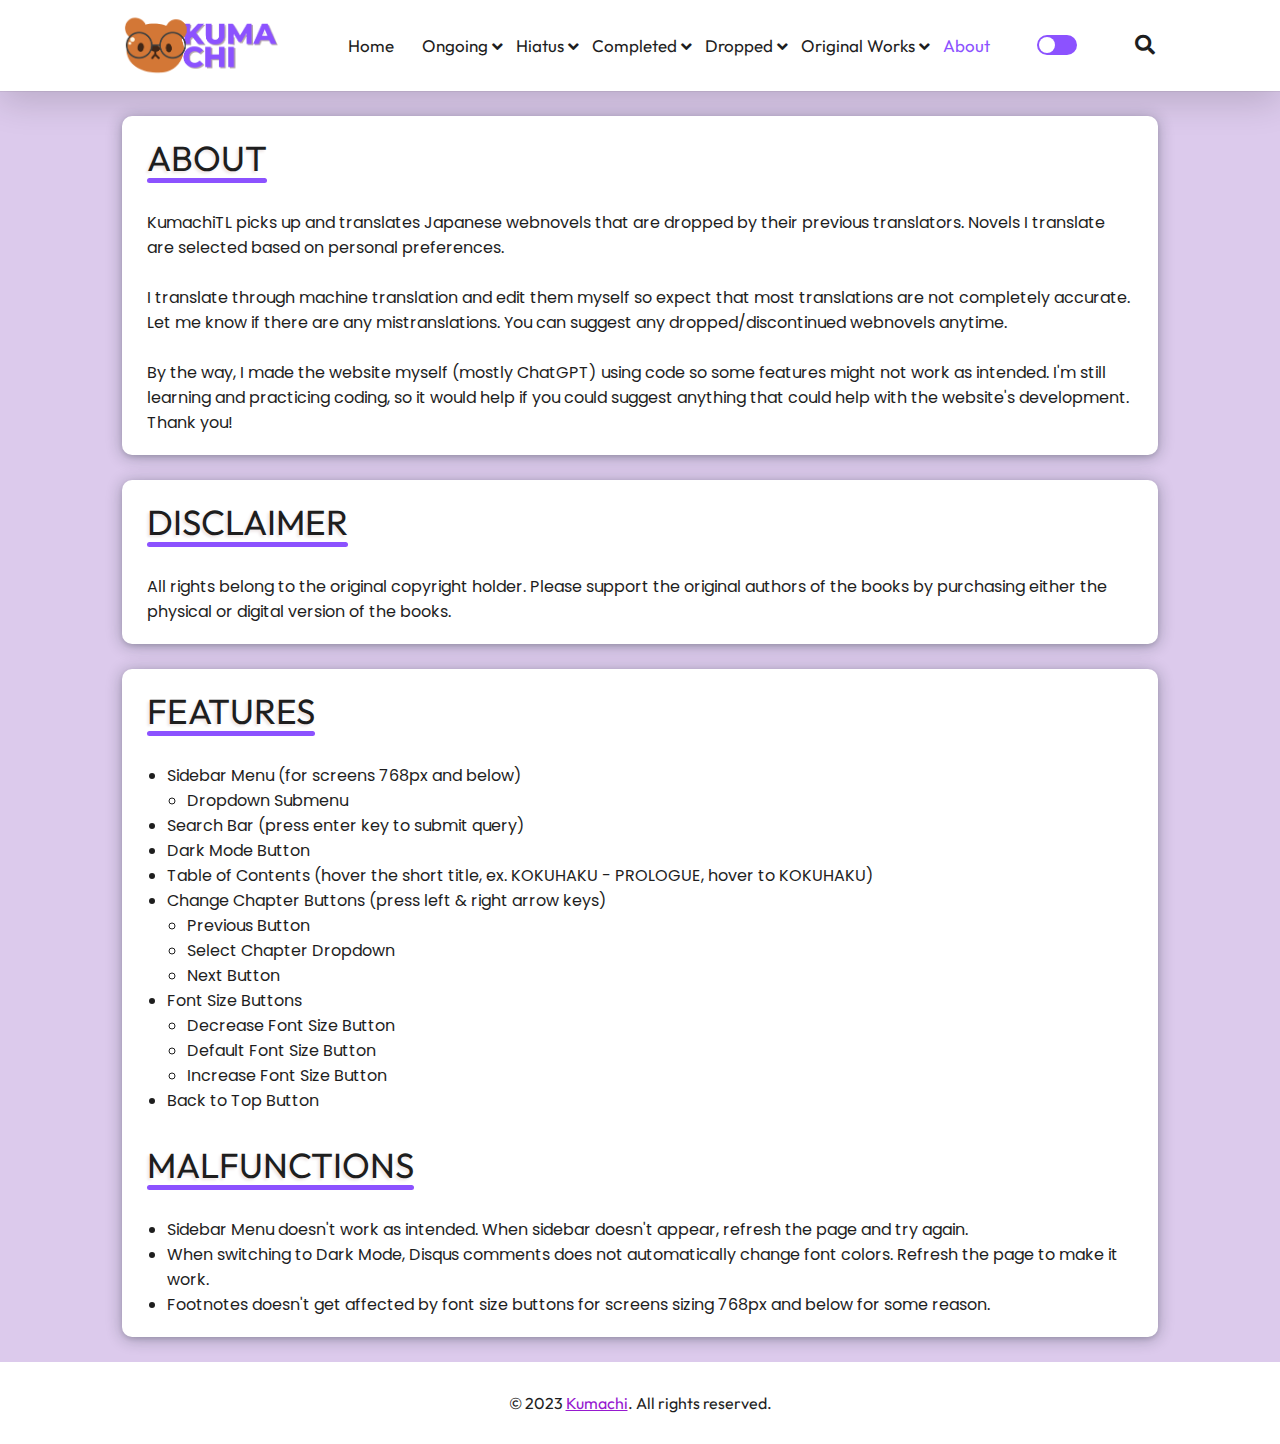
==== commit da11a8c1: "Souseki" ====
--- a/about.html
+++ b/about.html
@@ -38,7 +38,7 @@
           <li class="dropdown">
           <a href="#" class="dropdown-toggle">Hiatus</a>
             <ul class="submenu">
-              <li><a href="#">I Don't Know Souseki~I Had A Girlfriend Before I Knew It~</a></li>
+              <li><a href="/souseki">I Don't Know Souseki~I Had A Girlfriend Before I Knew It~</a></li>
               <!-- <li><a href="#">Submenu Item 2</a></li>
               <li><a href="#">Submenu Item 3</a></li> -->
             </ul>
--- a/style.css
+++ b/style.css
@@ -320,7 +320,6 @@
   padding: 20px 25px;
   align-items: left;
   color: #1E1E1E;
-  font-family: "Outfit", sans-serif;
   box-shadow: rgba(14, 30, 37, 0.12) 0px 2px 4px 0px, rgba(14, 30, 37, 0.32) 0px 2px 16px 0px;
 }
   
@@ -462,6 +461,11 @@
   transition: 0.3s;
 }
 
+.chapter-row {
+  display: flex;
+  justify-content: space-between;
+}
+
 .chapter {
   color: #1E1E1E;
   font-size: 19px;
@@ -473,7 +477,7 @@
   color: #585656;
   font-size: 16px;
   position: relative;
-  padding-left: 25px;
+  font-style: italic;
 }
 
 /* BUTTONS */
@@ -570,7 +574,7 @@
   border: none;
   border-radius: 4px;
   cursor: pointer;
-  font-family: outfit;
+  font-family: "Outfit";
 }
 
 #content {
@@ -608,6 +612,10 @@
   align-items: left;
   color: #1E1E1E;
   box-shadow: rgba(14, 30, 37, 0.12) 0px 2px 4px 0px, rgba(14, 30, 37, 0.32) 0px 2px 16px 0px;
+}
+
+.kp-box .text-row .story-title, .kc1-box .text-row .story-title {
+  font-size: 35px;
 }
 
 .kp, .kc1 {
@@ -707,7 +715,7 @@
   transition: transform 0.3s;
 }
 
-.dark-mode-toggle .sun-icon {
+/* .dark-mode-toggle .sun-icon {
   position: absolute;
   top: 50%;
   left: 2px;
@@ -725,19 +733,23 @@
   color: white;
   opacity: 0;
   transition: opacity 0.3s;
-}
+} */
 
 .dark-mode-toggle.dark-mode:before {
   transform: translateX(20px);
   background-color: white;
 }
 
-.dark-mode-toggle.dark-mode .sun-icon {
+/* .dark-mode-toggle.dark-mode .sun-icon {
   opacity: 0;
 }
 
 .dark-mode-toggle.dark-mode .moon-icon {
   opacity: 1;
+} */
+
+.sun-icon, .moon-icon {
+  display: none;
 }
 
 /* -Dark Mode */
@@ -882,6 +894,115 @@
 /* Mobile 1024 ver */
 
 @media screen and (max-width: 1024px) {
+  .navbar .nav-links {
+    display: none;
+  }
+
+  .fa-bars {
+    display: block;
+    color: white;
+    font-size: 20px;
+  }
+
+  .navbar .menu li {
+    margin-bottom: 0;
+  }
+
+  .navbar .menu li a {
+    padding: 15px;
+  }
+
+  .navbar .dropdown-toggle::after {
+    content: '\f107';
+  }
+
+  .navbar .submenu {
+    display: none;
+  }
+
+  .navbar .dropdown-toggle.collapsed::after {
+    content: '\f106';
+  }
+
+  .navbar .show {
+    display: block;
+    position: fixed;
+    top: 0;
+    left: 0;
+    height: 100vh;
+    width: 250px;
+    padding: 20px;
+    background-color: #292929;
+    z-index: 1000;
+  }
+
+  .navbar .sidebar-logo {
+    display: flex;
+    align-items: center;
+    justify-content: space-between;
+    margin-bottom: 20px;
+  }
+
+  .navbar .sidebar-logo img {
+    display: block;
+    width: 200px;
+    height: auto;
+  }
+
+  .navbar .sidebar-logo .fas.fa-times, .sidebar-logo img {
+    font-size: 20px;
+    cursor: pointer;
+    display: block;
+    color: white;
+  }
+
+  .navbar .menu {
+    margin: 0;
+    padding: 0;
+    list-style: none;
+  }
+
+  .navbar .menu li a {
+    display: block;
+    padding: 10px;
+    text-decoration: none;
+    color: white;
+  }
+
+  .navbar .submenu {
+    margin: 0 0 0 20px;
+    display: none;
+    position: relative;
+    border-radius: 0;
+    width: auto;
+    box-shadow: none;
+    left: 0;
+  }
+
+  .dropdown:nth-child(3) .submenu, .dropdown:nth-child(4) .submenu, .dropdown:nth-child(5) .submenu, .dropdown:nth-child(6) .submenu {
+    left: 0;
+  }
+
+  .navbar .submenu li {
+    margin-bottom: 10px;
+  }
+
+  .navbar .submenu li a {
+    display: block;
+    padding: 2px;
+    color: white;
+    list-style-type: circle;
+  }
+
+  .search-box {
+    margin: 0;
+  }
+
+  #searchInput {
+    width: 250px;
+  }
+
+  /* MAIN */
 
   .box, .works-box {
     margin: 25px 80px;
@@ -1176,7 +1297,7 @@
     font-size: 30px;
   }
 
-  #content {
+  #content, .footnotes p {
     font-size: 15px;
   }
 
@@ -1368,6 +1489,12 @@
     padding: 1px;
   }
 
+  .read-first {
+    width: 100px;
+    padding: 5px;
+    font-size: 14px;
+  }
+
   select {
     font-size: 14px;
     width: 110px;
@@ -1376,6 +1503,7 @@
 
   .separator {
     height: 1px;
+    margin: 10px;
   }
 
   /* Font size */
@@ -1405,7 +1533,7 @@
     font-size: 25px;
   }
 
-  #content {
+  #content, .footnotes p {
     font-size: 15px;
   }
 
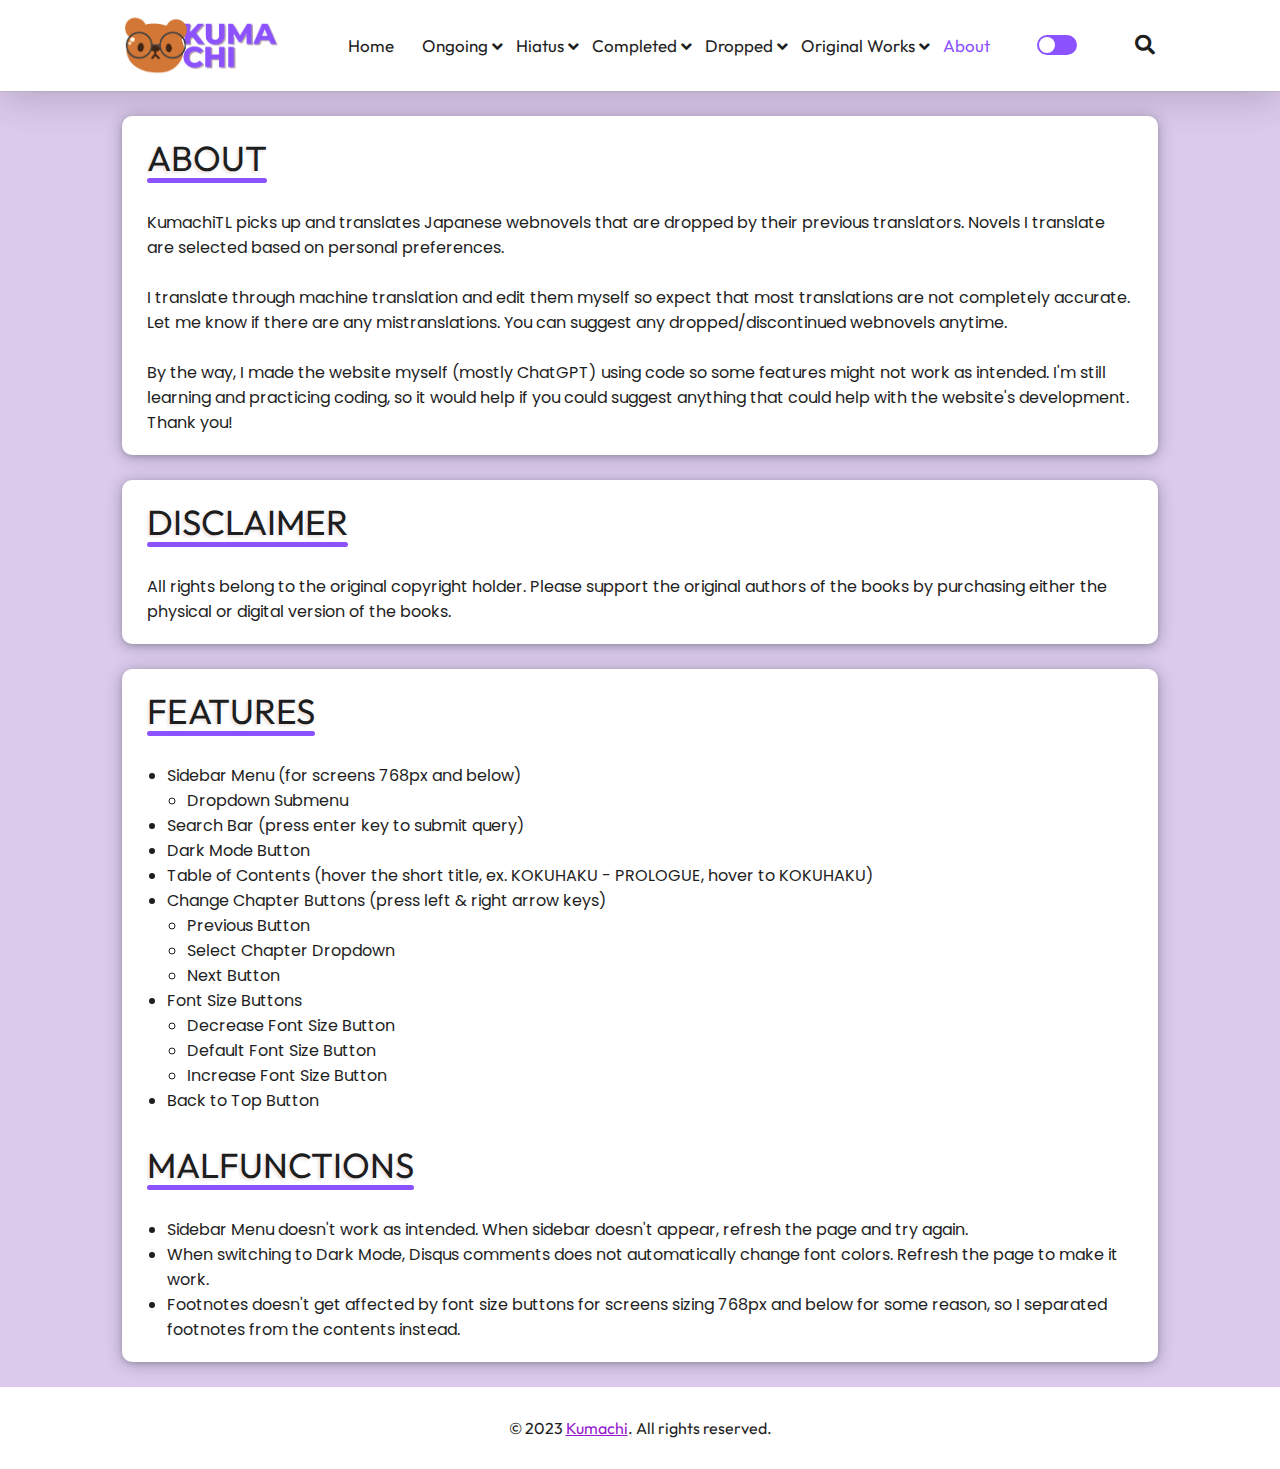
==== commit 3cb7aaa3: "." ====
--- a/about.html
+++ b/about.html
@@ -143,7 +143,7 @@
       <ul class="ftstyle">
         <li>Sidebar Menu doesn't work as intended. When sidebar doesn't appear, refresh the page and try again.</li>
         <li>When switching to Dark Mode, Disqus comments does not automatically change font colors. Refresh the page to make it work.</li>
-        <li>Footnotes doesn't get affected by font size buttons for screens sizing 768px and below for some reason.</li>
+        <li>Footnotes doesn't get affected by font size buttons for screens sizing 768px and below for some reason, so I separated footnotes from the contents instead.</li>
       </ul>
     </div>
   </div>  
--- a/style.css
+++ b/style.css
@@ -404,7 +404,7 @@
 
 /* STORY PAGE */
 
-.description-box, .info-box, .chapter-box {
+.description-box, .info-box, .chapter-box, .notes-box {
   background-color: white;
   color: #1E1E1E;
   margin: 25px 122px;
@@ -439,6 +439,13 @@
   line-height: 30px;
 }
 
+pre {
+  font-family: "Poppins";
+  margin: 0;
+  white-space: pre-line;
+  line-height: 30px;
+}
+
 .info {
   font-size: 18px;
 }
@@ -478,6 +485,13 @@
   font-size: 16px;
   position: relative;
   font-style: italic;
+}
+
+.chap-title {
+  font-size: 25px;
+  display: flex;
+  justify-content: center;
+  margin: 20px 0 30px;
 }
 
 /* BUTTONS */
@@ -590,7 +604,7 @@
   transition: 0.3s;
 }
 
-/* KOKUHAKU */
+/* STORY */
 
 .toc {
   color: #1E1E1E;
@@ -602,7 +616,7 @@
   transition: .3s;
 }
 
-.kp-box, .kc1-box {
+.story-box{
   background-color: white;
   margin: 25px 122px;
   border-radius: 10px;
@@ -614,13 +628,23 @@
   box-shadow: rgba(14, 30, 37, 0.12) 0px 2px 4px 0px, rgba(14, 30, 37, 0.32) 0px 2px 16px 0px;
 }
 
-.kp-box .text-row .story-title, .kc1-box .text-row .story-title {
+.story-box .text-row .story-title {
   font-size: 35px;
-}
-
-.kp, .kc1 {
+  margin-bottom: 20px;
+}
+
+#content {
+  font-family: "Poppins";
   font-size: 16px;
-  font-family: "Poppins";
+  margin: 0;
+}
+
+.footnotes {
+  font-family: 'Poppins';
+}
+
+#footnote-1, #footnote-3 {
+  margin: 0;
 }
 
 /* B2TOP BUTTON */
@@ -825,7 +849,8 @@
 
 .dark-mode .box, .dark-mode .works-box, .dark-mode .about-box, 
 .dark-mode .disclaimer-box, .dark-mode .features-box, 
-.dark-mode .description-box, .dark-mode .info-box, .dark-mode .chapter-box {
+.dark-mode .description-box, .dark-mode .info-box, .dark-mode .chapter-box, 
+.dark-mode .notes-box {
   background-color: #292929;
   color: white;
 }
@@ -870,7 +895,7 @@
   color: white;
 }
 
-.dark-mode .kp-box, .dark-mode .kc1-box {
+.dark-mode .story-box {
   background-color: #292929;
   color: white;
 }
@@ -1032,7 +1057,7 @@
 
   /* KOKUHAKU PAGE */
 
-  .description-box, .info-box, .chapter-box {
+  .description-box, .info-box, .chapter-box, .notes-box {
     margin: 25px 80px;
   }
 
@@ -1085,11 +1110,11 @@
 
   /* KOKUHAKU */
 
-  .kp-box, .kc1-box {
+  .story-box {
     margin: 25px 80px;
   }
 
-  .kp, .kc1 {
+  .story-content {
     font-size: 13px;
   }
 
@@ -1243,7 +1268,7 @@
 
   /* Main */
     
-  .box, .works-box, .about-box, .disclaimer-box, .features-box, .description-box, .info-box, .chapter-box {
+  .box, .works-box, .about-box, .disclaimer-box, .features-box, .description-box, .info-box, .chapter-box, .notes-box {
     margin: 15px 25px;
   }
 
@@ -1289,11 +1314,11 @@
 
   /* Kokuhaku*/
 
-  .kp-box, .kc1-box {
+  .story-box {
     margin: 15px 25px;
   }
 
-  .kp-box .text-row .story-title, .kc1-box .text-row .story-title {
+  .story-box .text-row .story-title {
     font-size: 30px;
   }
 
@@ -1456,7 +1481,7 @@
 
   /* Main */
     
-  .box, .works-box, .about-box, .disclaimer-box, .features-box, .description-box, .info-box, .chapter-box {
+  .box, .works-box, .about-box, .disclaimer-box, .features-box, .description-box, .info-box, .chapter-box, .notes-box {
     margin: 5px;
     border-radius: 5px;
     margin: 15px 5px;
@@ -1523,13 +1548,13 @@
 
   /* Kokuhaku*/
 
-  .kp-box, .kc1-box  {
+  .story-box  {
     margin: 15px 5px;
     padding: 20px 10px;
     border-radius: 5px;
   }
 
-  .kp-box .text-row .story-title, .kc1-box .text-row .story-title {
+  .story-box .text-row .story-title {
     font-size: 25px;
   }
 
